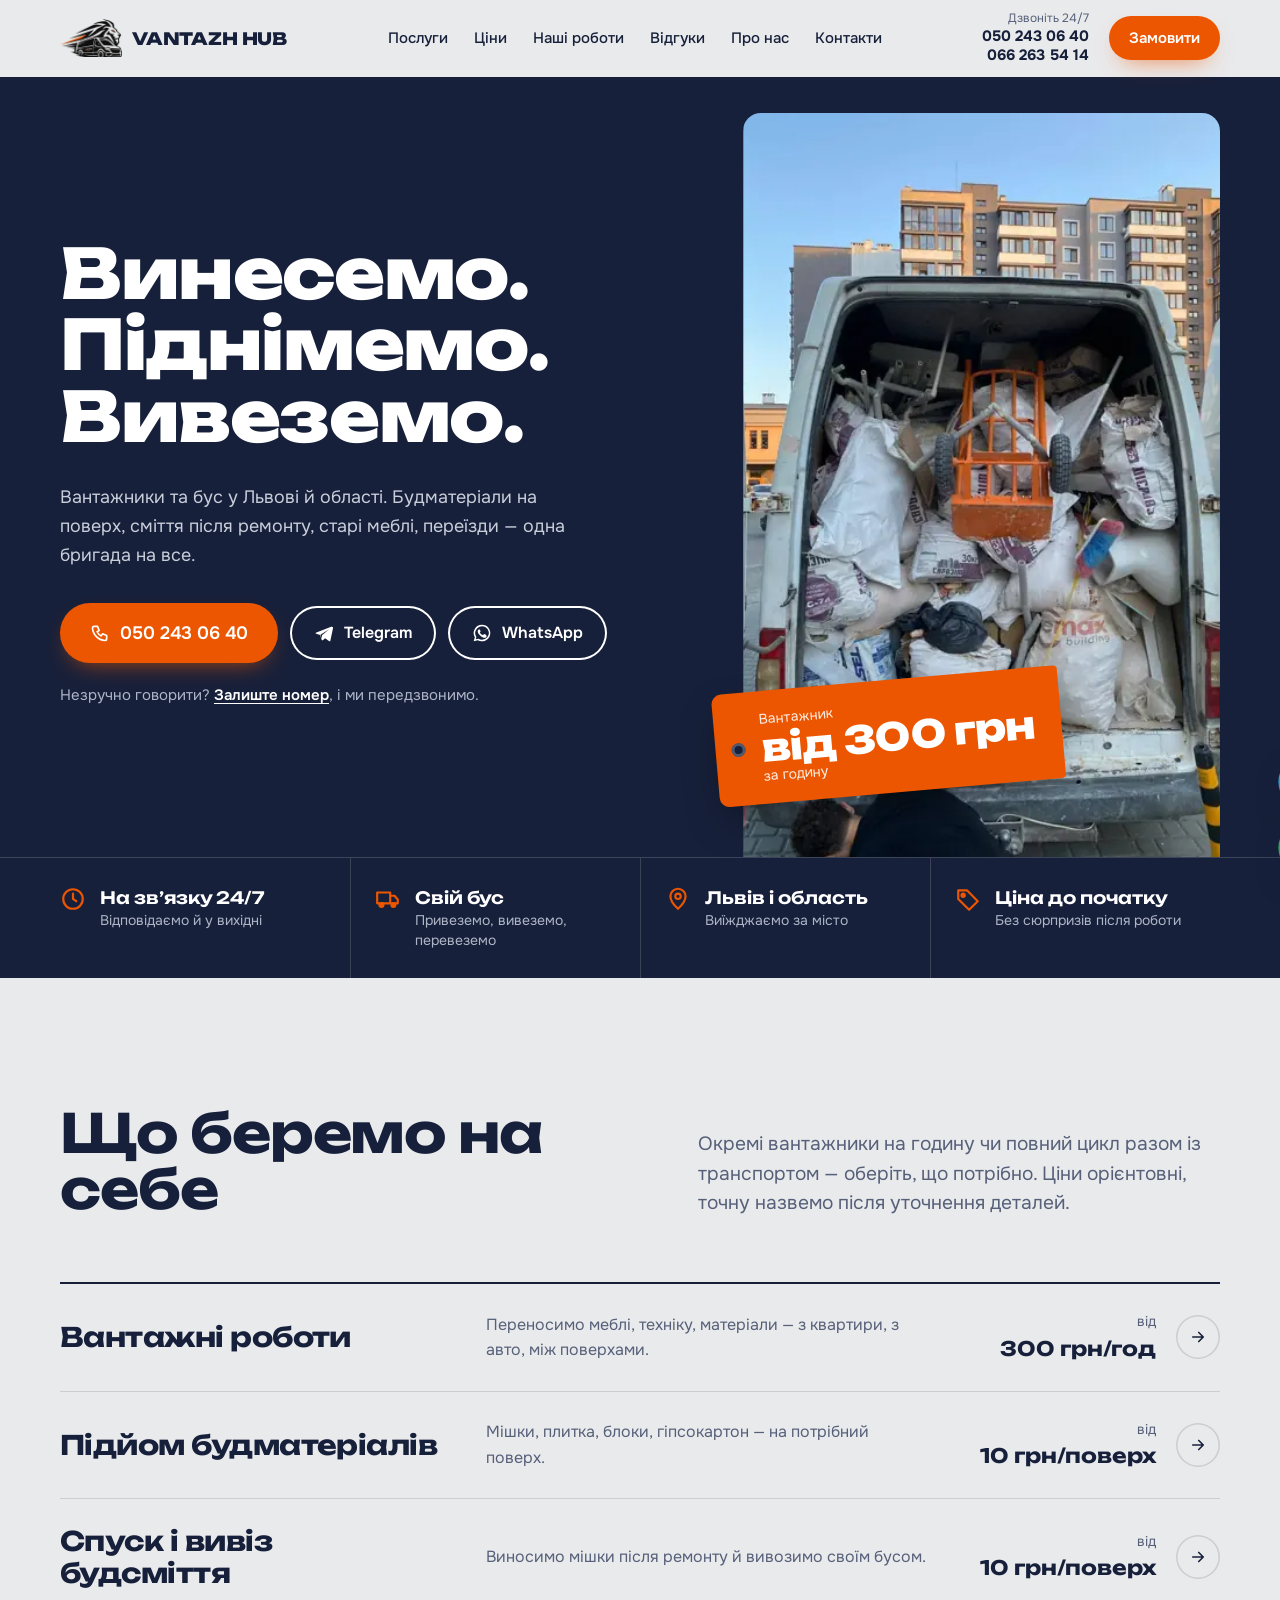
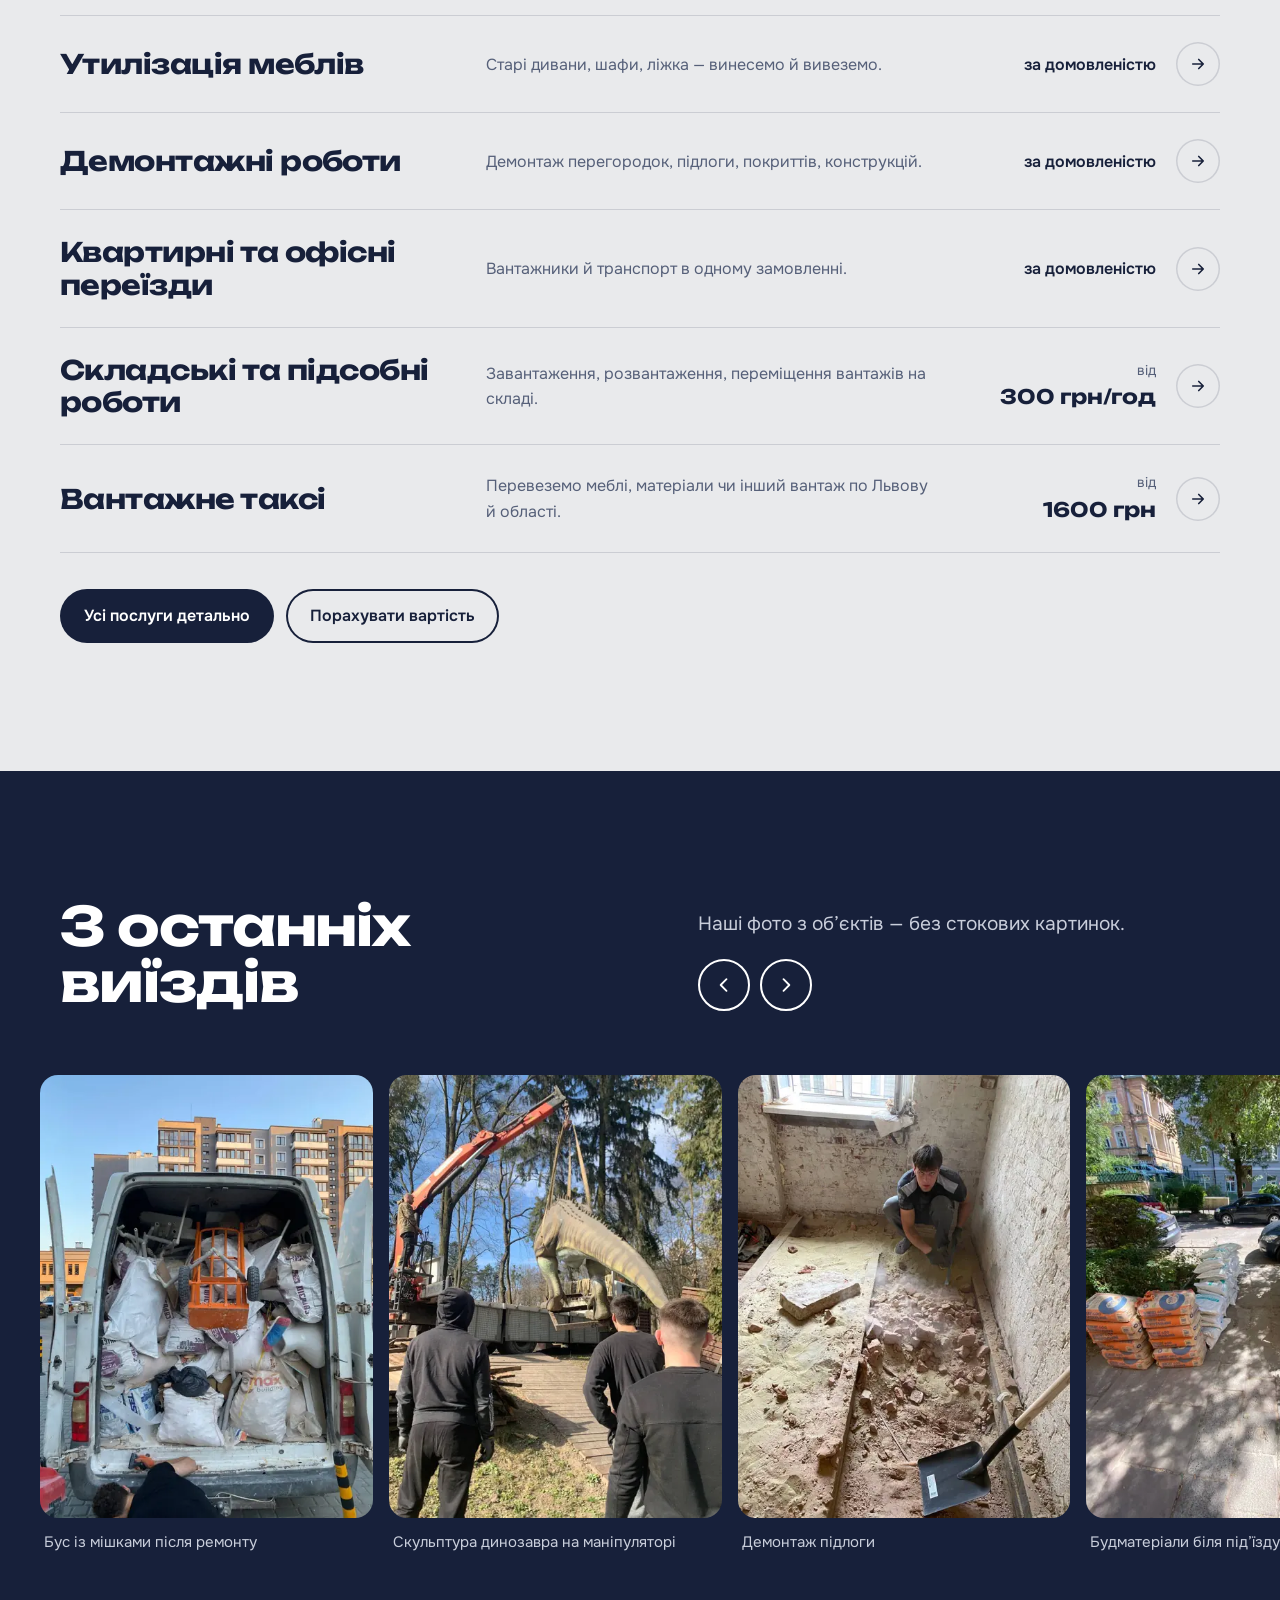
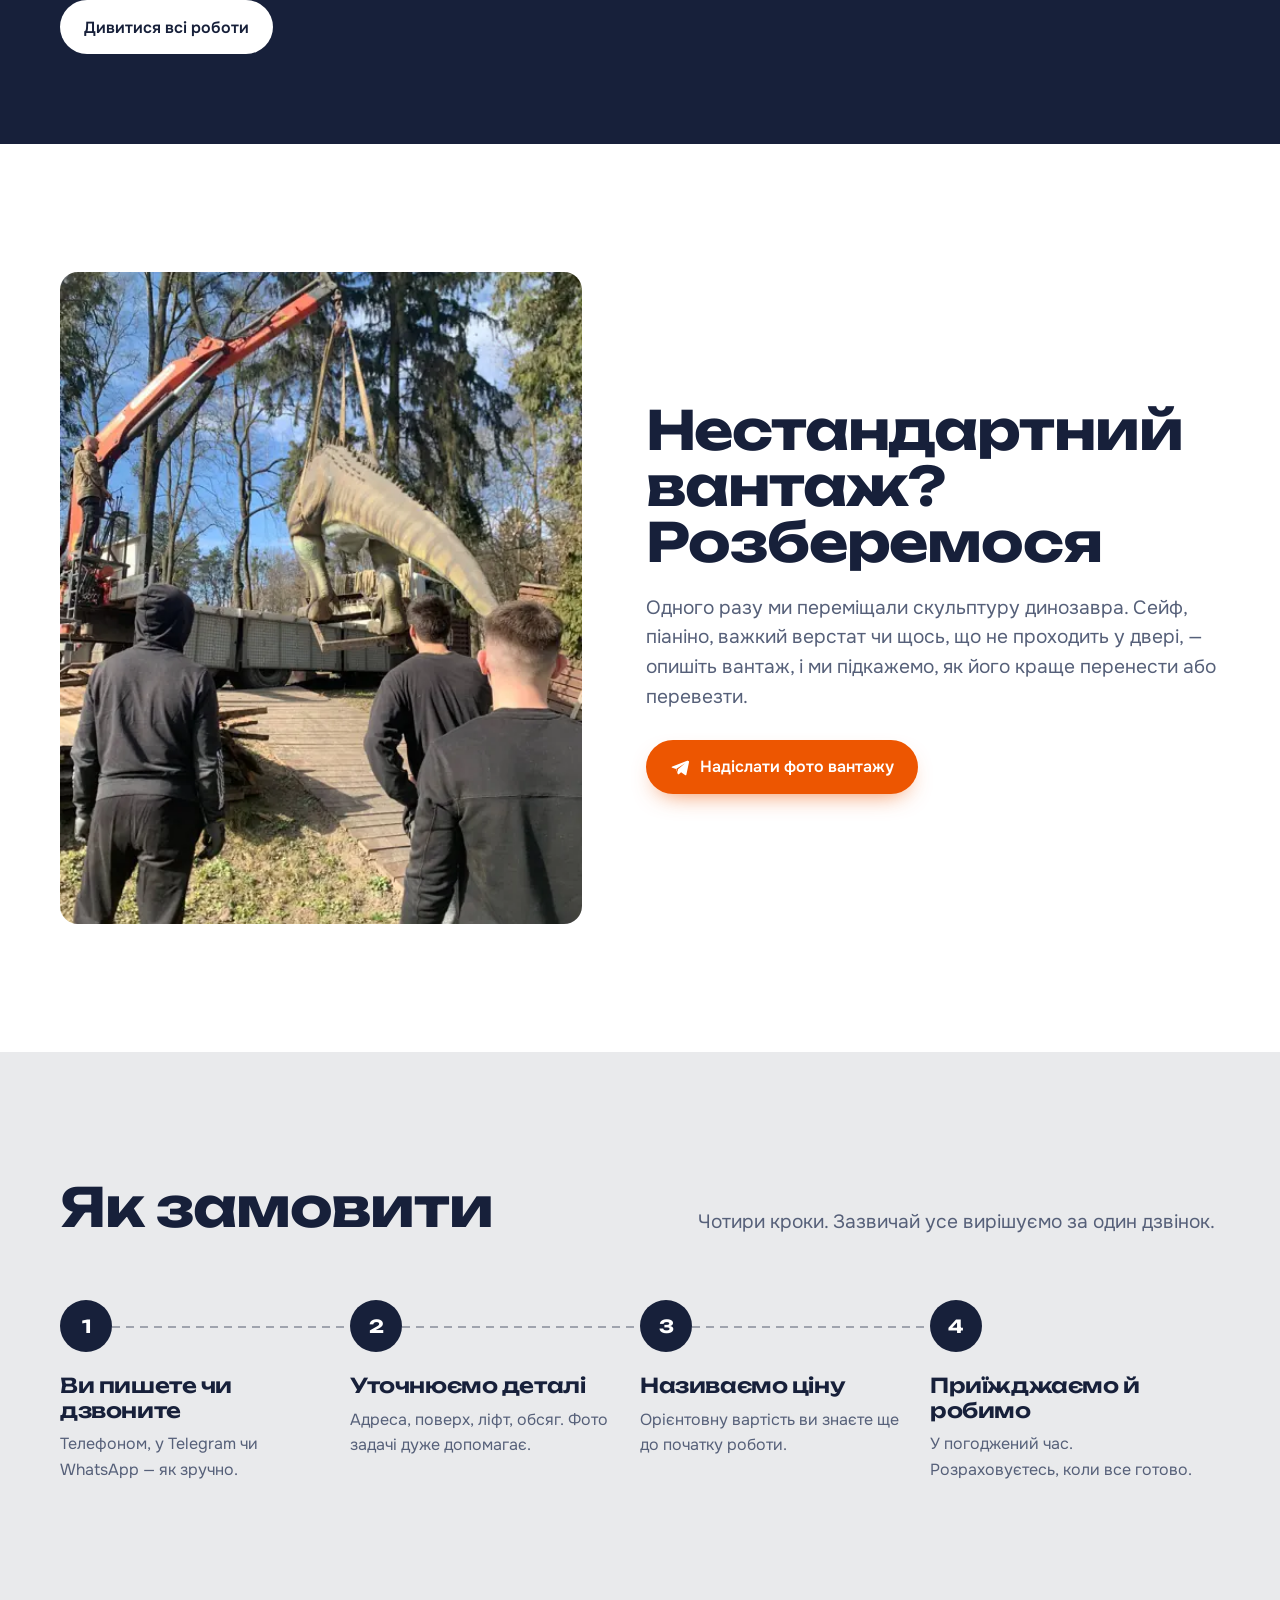
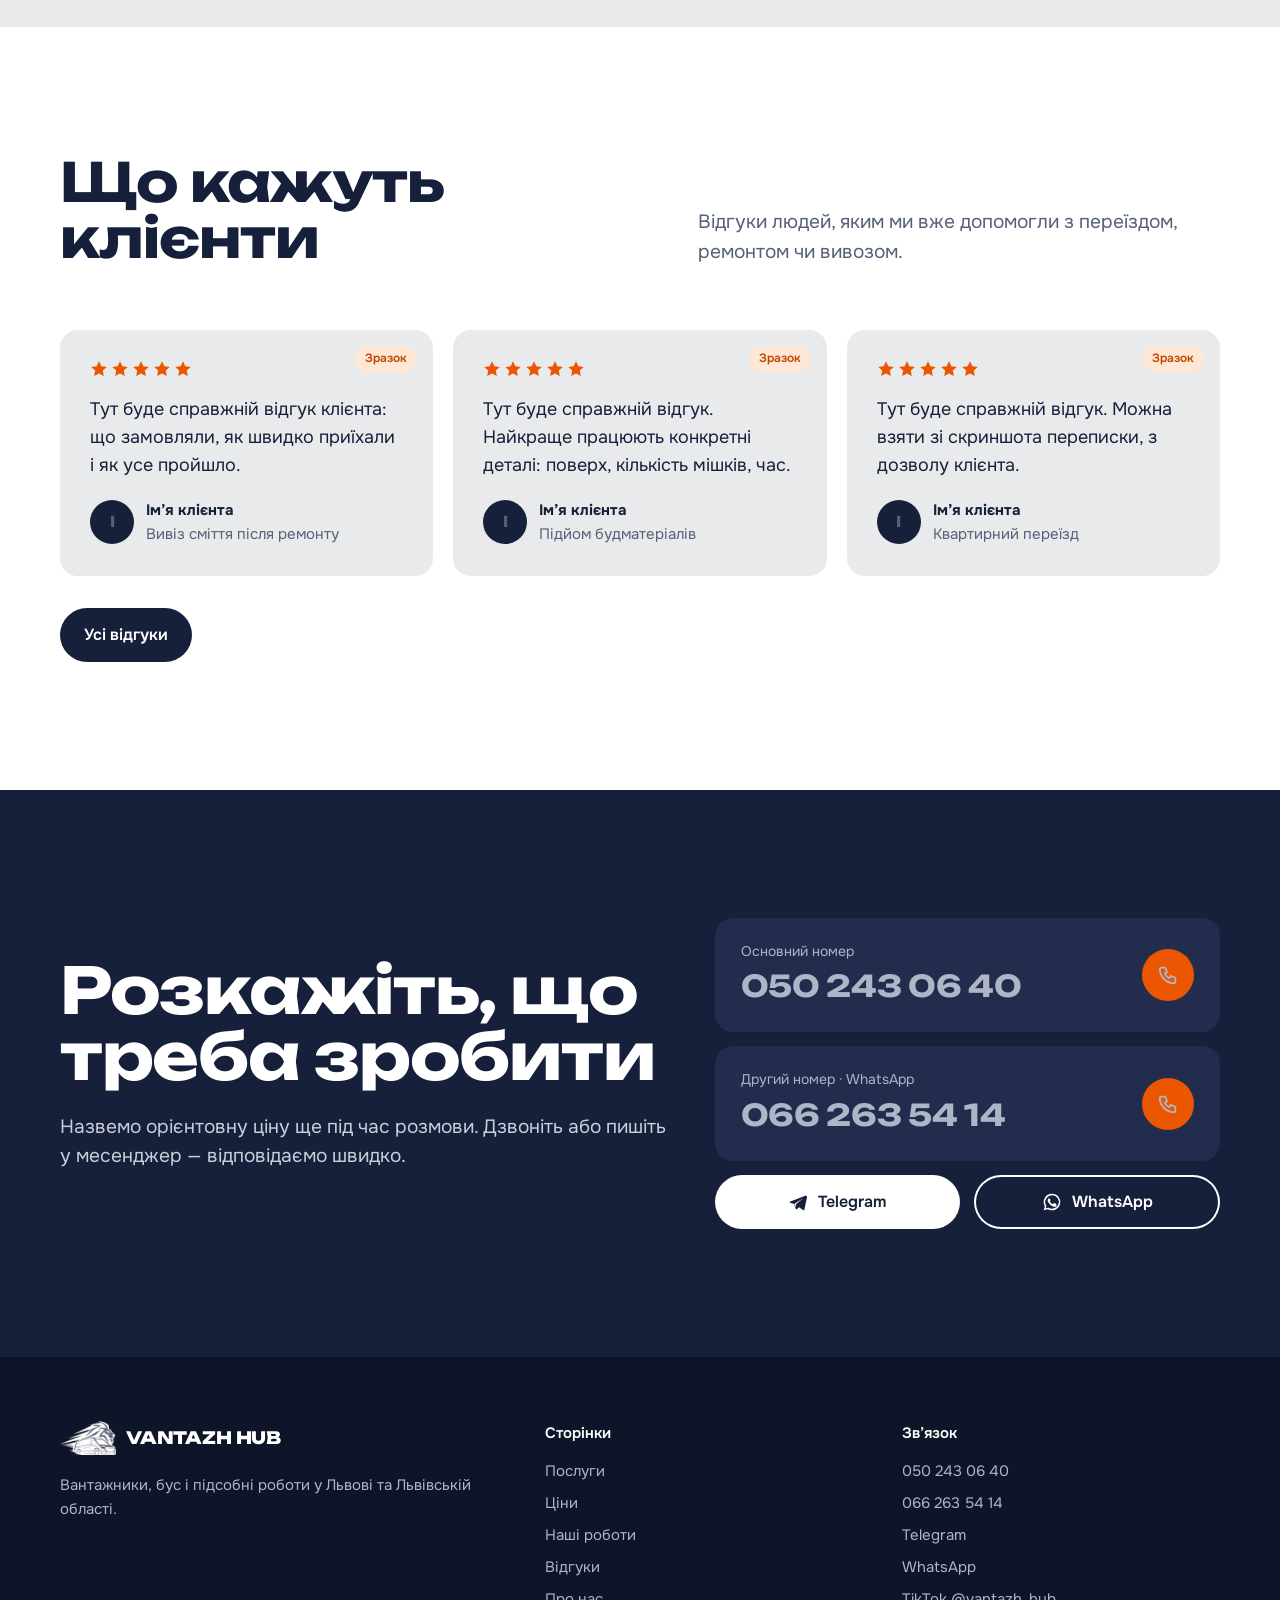
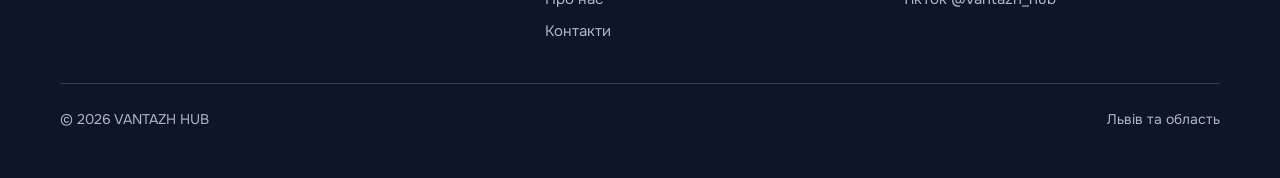
==== index.html @ 20b6feb0 "Add files via upload" ====
<!DOCTYPE html>
<html lang="uk">
<head>
<meta charset="UTF-8">
<meta name="viewport" content="width=device-width, initial-scale=1, viewport-fit=cover">
<title>Вантажники у Львові — вивіз сміття, підйом будматеріалів | VANTAZH HUB</title>
<meta name="description" content="Вантажники та бус у Львові й області: підйом будматеріалів, спуск і вивіз будсміття, утилізація меблів, демонтаж, переїзди, вантажне таксі. Від 300 грн/год. 050 243 06 40.">
<link rel="canonical" href="https://vantazhhub.lviv.ua/">
<meta name="theme-color" content="#17203A">
<meta property="og:type" content="website">
<meta property="og:site_name" content="VANTAZH HUB">
<meta property="og:locale" content="uk_UA">
<meta property="og:title" content="Вантажники у Львові — вивіз сміття, підйом будматеріалів | VANTAZH HUB">
<meta property="og:description" content="Вантажники та бус у Львові й області: підйом будматеріалів, спуск і вивіз будсміття, утилізація меблів, демонтаж, переїзди, вантажне таксі. Від 300 грн/год. 050 243 06 40.">
<meta property="og:url" content="https://vantazhhub.lviv.ua/">
<meta property="og:image" content="https://vantazhhub.lviv.ua/img/og.jpg">
<meta name="twitter:card" content="summary_large_image">
<link rel="icon" type="image/png" href="img/favicon.png">
<link rel="apple-touch-icon" href="img/favicon.png">
<link rel="preload" href="assets/fonts/unbounded.woff" as="font" type="font/woff" crossorigin>
<link rel="preload" href="assets/fonts/onest.woff" as="font" type="font/woff" crossorigin>
<link rel="stylesheet" href="assets/style.css?v=6">
<script>try{if(sessionStorage.getItem('vh-shutter')==='1'&&!matchMedia('(prefers-reduced-motion: reduce)').matches)document.documentElement.classList.add('arriving')}catch(e){}</script>
<script async src="https://www.googletagmanager.com/gtag/js?id=G-BR3HJHEDF2"></script>
<script>window.dataLayer=window.dataLayer||[];function gtag(){dataLayer.push(arguments);}gtag('js',new Date());gtag('config','G-BR3HJHEDF2');</script>
<script type="application/ld+json">{"@context": "https://schema.org", "@type": "MovingCompany", "name": "VANTAZH HUB", "url": "https://vantazhhub.lviv.ua/", "image": "https://vantazhhub.lviv.ua/img/og.jpg", "logo": "https://vantazhhub.lviv.ua/img/logo.png", "telephone": ["+380502430640", "+380662635414"], "areaServed": [{"@type": "City", "name": "Львів"}, {"@type": "AdministrativeArea", "name": "Львівська область"}], "address": {"@type": "PostalAddress", "addressLocality": "Львів", "addressCountry": "UA"}, "priceRange": "від 300 грн/год", "sameAs": ["https://www.tiktok.com/@vantazh_hub", "https://t.me/yura03049"], "openingHours": "Mo-Su 00:00-23:59"}</script>
</head>
<body>
<div class="shutter" aria-hidden="true"><img src="img/mark.png" alt=""></div>
<a class="sr" href="#main">Перейти до змісту</a>
<header class="hdr">
  <div class="wrap">
    <a class="brand" href="index.html" aria-label="VANTAZH HUB — на головну"><img src="img/mark.png" alt="" width="62" height="38"><b>VANTAZH<span> </span>HUB</b></a>
    <nav class="nav" aria-label="Основне меню"><a href="posluhy.html">Послуги</a><a href="tsiny.html">Ціни</a><a href="roboty.html">Наші роботи</a><a href="vidguky.html">Відгуки</a><a href="pro-nas.html">Про нас</a><a href="kontakty.html">Контакти</a></nav>
    <div class="hdr-act">
      <div class="hdr-call"><small>Дзвоніть 24/7</small><a href="tel:+380502430640">050 243 06 40</a><a href="tel:+380662635414">066 263 54 14</a></div>
      <a class="btn btn-o btn-sm" href="kontakty.html#form">Замовити</a>
      <a class="hdr-ic" href="tel:+380502430640" aria-label="Подзвонити 050 243 06 40"><svg viewBox="0 0 24 24" fill="none" stroke="currentColor" stroke-width="2" stroke-linecap="round" stroke-linejoin="round" aria-hidden="true"><path d="M5 4h4l2 5-2.5 1.5a11 11 0 0 0 5 5L15 13l5 2v4a2 2 0 0 1-2 2A16 16 0 0 1 3 6a2 2 0 0 1 2-2"/></svg></a>
    </div>
    <button class="burger" aria-label="Відкрити меню" aria-expanded="false" aria-controls="mnav"><i></i></button>
  </div>
</header>
<nav class="mnav" id="mnav" aria-label="Мобільне меню">
  <a href="index.html" aria-current=page>Головна</a>
  <a href="posluhy.html">Послуги</a><a href="tsiny.html">Ціни</a><a href="roboty.html">Наші роботи</a><a href="vidguky.html">Відгуки</a><a href="pro-nas.html">Про нас</a><a href="kontakty.html">Контакти</a>
  <div class="mnav-phones"><a href="tel:+380502430640">050 243 06 40</a><a href="tel:+380662635414">066 263 54 14</a></div>
</nav>
<main id="main">
<section class="hero">
  <div class="hero-grid">
    <div class="hero-copy">
      <h1><span class="ln"><span>Винесемо.</span></span><span class="ln"><span>Піднімемо.</span></span><span class="ln"><span>Вивеземо.</span></span></h1>
      <p class="hero-sub">Вантажники та бус у Львові й області. Будматеріали на поверх, сміття після ремонту, старі меблі, переїзди — одна бригада на все.</p>
      <div class="hero-act">
        <a class="btn btn-o btn-lg" href="tel:+380502430640"><svg viewBox="0 0 24 24" fill="none" stroke="currentColor" stroke-width="2" stroke-linecap="round" stroke-linejoin="round" aria-hidden="true"><path d="M5 4h4l2 5-2.5 1.5a11 11 0 0 0 5 5L15 13l5 2v4a2 2 0 0 1-2 2A16 16 0 0 1 3 6a2 2 0 0 1 2-2"/></svg> 050 243 06 40</a>
        <div class="hero-msg">
          <a class="btn btn-g" href="https://t.me/yura03049" target="_blank" rel="noopener"><svg viewBox="0 0 24 24" fill="currentColor" aria-hidden="true"><path d="M21.4 4.2 2.9 11.3c-1.3.5-1.2 1.3-.2 1.6l4.7 1.5 1.8 5.6c.2.6.4.8.9.8.4 0 .6-.2.9-.4l2.3-2.2 4.7 3.5c.9.5 1.5.2 1.7-.8l3.1-14.6c.3-1.3-.5-1.9-1.4-1.5ZM9.6 14.6l-.4 4 -1.4-4.6 10.3-6.5-8.5 7.1Z"/></svg> Telegram</a>
          <a class="btn btn-g" href="https://wa.me/380662635414" target="_blank" rel="noopener"><svg viewBox="0 0 24 24" fill="currentColor" aria-hidden="true"><path d="M12 2a10 10 0 0 0-8.6 15.1L2 22l5-1.3A10 10 0 1 0 12 2Zm0 18.2a8.2 8.2 0 0 1-4.2-1.2l-.3-.2-3 .8.8-2.9-.2-.3A8.2 8.2 0 1 1 12 20.2Zm4.5-6.1c-.2-.1-1.5-.7-1.7-.8-.2-.1-.4-.1-.6.1l-.8 1c-.1.2-.3.2-.5.1a6.7 6.7 0 0 1-3.3-2.9c-.3-.4.3-.4.7-1.3.1-.2 0-.3 0-.4l-.8-1.8c-.2-.5-.4-.4-.6-.4h-.5a1 1 0 0 0-.7.3 3 3 0 0 0-.9 2.2 5.2 5.2 0 0 0 1.1 2.8 11.9 11.9 0 0 0 4.6 4c1.7.7 2.3.8 3.2.6.5-.1 1.5-.6 1.7-1.2.2-.6.2-1.1.1-1.2l-.4-.2Z"/></svg> WhatsApp</a>
        </div>
      </div>
      <p class="hero-note">Незручно говорити? <a href="kontakty.html#form">Залиште номер</a>, і ми передзвонимо.</p>
    </div>
    <div class="hero-ph">
      <img class="hero-img" src="img/down.webp" srcset="img/down-s.webp 640w, img/down.webp 1280w" sizes="(max-width:860px) 100vw, 40vw" alt="Бус VANTAZH HUB, завантажений мішками з будсміттям" fetchpriority="high">
      <div class="tag" aria-label="Вантажник від 300 гривень за годину"><small>Вантажник</small><strong>від 300 грн</strong><small>за годину</small></div>
    </div>
  </div>
</section>
<section class="facts" aria-label="Коротко про нас">
  <ul>
    <li><svg viewBox="0 0 24 24" fill="none" stroke="currentColor" stroke-width="2" stroke-linecap="round" aria-hidden="true"><circle cx="12" cy="12" r="9"/><path d="M12 7v5l3 2"/></svg><div><b>На зв’язку 24/7</b><span>Відповідаємо й у вихідні</span></div></li>
    <li><svg viewBox="0 0 24 24" fill="none" stroke="currentColor" stroke-width="2" stroke-linejoin="round" aria-hidden="true"><path d="M2 6h12v10H2zM14 9h4l3 3.5V16h-7z"/><circle cx="6" cy="17.5" r="1.8" fill="currentColor"/><circle cx="17" cy="17.5" r="1.8" fill="currentColor"/></svg><div><b>Свій бус</b><span>Привеземо, вивеземо, перевеземо</span></div></li>
    <li><svg viewBox="0 0 24 24" fill="none" stroke="currentColor" stroke-width="2" aria-hidden="true"><path d="M12 21s7-6.2 7-11.5A7 7 0 0 0 5 9.5C5 14.8 12 21 12 21Z"/><circle cx="12" cy="9.5" r="2.5"/></svg><div><b>Львів і область</b><span>Виїжджаємо за місто</span></div></li>
    <li><svg viewBox="0 0 24 24" fill="none" stroke="currentColor" stroke-width="2" stroke-linejoin="round" aria-hidden="true"><path d="M3 12V4h8l10 10-8 8z"/><circle cx="7.5" cy="8.5" r="1.5" fill="currentColor"/></svg><div><b>Ціна до початку</b><span>Без сюрпризів після роботи</span></div></li>
  </ul>
</section>
<section class="sec">
  <div class="wrap">
    <div class="sec-head"><h2>Що беремо на себе</h2><p class="lead">Окремі вантажники на годину чи повний цикл разом із транспортом — оберіть, що потрібно. Ціни орієнтовні, точну назвемо після уточнення деталей.</p></div>
    <ul class="svc"><li><a href="posluhy.html#vantazhni" data-img="img/second2-s.webp"><h3>Вантажні роботи</h3><p>Переносимо меблі, техніку, матеріали — з квартири, з авто, між поверхами.</p><span class="svc-end"><span class="from">від<b>300 грн/год</b></span><span class="go"><svg viewBox="0 0 24 24" fill="none" stroke="currentColor" stroke-width="2.2" stroke-linecap="round" stroke-linejoin="round" aria-hidden="true"><path d="M5 12h14M13 6l6 6-6 6"/></svg></span></span></a></li><li><a href="posluhy.html#pidyom" data-img="img/first1-s.webp"><h3>Підйом будматеріалів</h3><p>Мішки, плитка, блоки, гіпсокартон — на потрібний поверх.</p><span class="svc-end"><span class="from">від<b>10 грн/поверх</b></span><span class="go"><svg viewBox="0 0 24 24" fill="none" stroke="currentColor" stroke-width="2.2" stroke-linecap="round" stroke-linejoin="round" aria-hidden="true"><path d="M5 12h14M13 6l6 6-6 6"/></svg></span></span></a></li><li><a href="posluhy.html#smittya" data-img="img/down-s.webp"><h3>Спуск і вивіз будсміття</h3><p>Виносимо мішки після ремонту й вивозимо своїм бусом.</p><span class="svc-end"><span class="from">від<b>10 грн/поверх</b></span><span class="go"><svg viewBox="0 0 24 24" fill="none" stroke="currentColor" stroke-width="2.2" stroke-linecap="round" stroke-linejoin="round" aria-hidden="true"><path d="M5 12h14M13 6l6 6-6 6"/></svg></span></span></a></li><li><a href="posluhy.html#mebli" data-img="img/second4-s.webp"><h3>Утилізація меблів</h3><p>Старі дивани, шафи, ліжка — винесемо й вивеземо.</p><span class="svc-end"><span class="from"><b class="q">за домовленістю</b></span><span class="go"><svg viewBox="0 0 24 24" fill="none" stroke="currentColor" stroke-width="2.2" stroke-linecap="round" stroke-linejoin="round" aria-hidden="true"><path d="M5 12h14M13 6l6 6-6 6"/></svg></span></span></a></li><li><a href="posluhy.html#demontazh" data-img="img/third2-s.webp"><h3>Демонтажні роботи</h3><p>Демонтаж перегородок, підлоги, покриттів, конструкцій.</p><span class="svc-end"><span class="from"><b class="q">за домовленістю</b></span><span class="go"><svg viewBox="0 0 24 24" fill="none" stroke="currentColor" stroke-width="2.2" stroke-linecap="round" stroke-linejoin="round" aria-hidden="true"><path d="M5 12h14M13 6l6 6-6 6"/></svg></span></span></a></li><li><a href="posluhy.html#pereizd" data-img="img/office-s.webp"><h3>Квартирні та офісні переїзди</h3><p>Вантажники й транспорт в одному замовленні.</p><span class="svc-end"><span class="from"><b class="q">за домовленістю</b></span><span class="go"><svg viewBox="0 0 24 24" fill="none" stroke="currentColor" stroke-width="2.2" stroke-linecap="round" stroke-linejoin="round" aria-hidden="true"><path d="M5 12h14M13 6l6 6-6 6"/></svg></span></span></a></li><li><a href="posluhy.html#sklad" data-img="img/second1-s.webp"><h3>Складські та підсобні роботи</h3><p>Завантаження, розвантаження, переміщення вантажів на складі.</p><span class="svc-end"><span class="from">від<b>300 грн/год</b></span><span class="go"><svg viewBox="0 0 24 24" fill="none" stroke="currentColor" stroke-width="2.2" stroke-linecap="round" stroke-linejoin="round" aria-hidden="true"><path d="M5 12h14M13 6l6 6-6 6"/></svg></span></span></a></li><li><a href="posluhy.html#taksi" data-img="img/gallery3-s.webp"><h3>Вантажне таксі</h3><p>Перевеземо меблі, матеріали чи інший вантаж по Львову й області.</p><span class="svc-end"><span class="from">від<b>1600 грн</b></span><span class="go"><svg viewBox="0 0 24 24" fill="none" stroke="currentColor" stroke-width="2.2" stroke-linecap="round" stroke-linejoin="round" aria-hidden="true"><path d="M5 12h14M13 6l6 6-6 6"/></svg></span></span></a></li></ul>
    <div class="btns" style="margin-top:36px"><a class="btn btn-n" href="posluhy.html">Усі послуги детально</a><a class="btn btn-g" href="tsiny.html">Порахувати вартість</a></div>
  </div>
</section>
<section class="sec inv" style="padding-bottom:clamp(56px,7vw,96px)">
  <div class="wrap"><div class="sec-head"><div><h2>З останніх виїздів</h2></div><div style="display:flex;justify-content:space-between;align-items:end;gap:20px;flex-wrap:wrap"><p class="lead">Наші фото з об’єктів — без стокових картинок.</p><div class="strip-nav" data-strip="strip1"><button class="rbtn" data-dir="prev" aria-label="Попередні фото"><svg viewBox="0 0 24 24" fill="none" stroke="currentColor" stroke-width="2.2" stroke-linecap="round" stroke-linejoin="round" aria-hidden="true"><path d="M15 5l-7 7 7 7"/></svg></button><button class="rbtn" data-dir="next" aria-label="Наступні фото"><svg viewBox="0 0 24 24" fill="none" stroke="currentColor" stroke-width="2.2" stroke-linecap="round" stroke-linejoin="round" aria-hidden="true"><path d="M9 5l7 7-7 7"/></svg></button></div></div></div></div>
  <div class="strip" id="strip1" style="max-width:calc(var(--wrap) + 2*var(--gut));margin:0 auto"><figure><div class="ph"><img src="img/down.webp" srcset="img/down-s.webp 640w, img/down.webp 1280w" sizes="340px" alt="Бус із мішками після ремонту" loading=lazy decoding=async></div><figcaption>Бус із мішками після ремонту</figcaption></figure><figure><div class="ph"><img src="img/dinosaur.webp" srcset="img/dinosaur-s.webp 640w, img/dinosaur.webp 1280w" sizes="340px" alt="Скульптура динозавра на маніпуляторі" loading=lazy decoding=async></div><figcaption>Скульптура динозавра на маніпуляторі</figcaption></figure><figure><div class="ph"><img src="img/third2.webp" srcset="img/third2-s.webp 640w, img/third2.webp 1280w" sizes="340px" alt="Демонтаж підлоги" loading=lazy decoding=async></div><figcaption>Демонтаж підлоги</figcaption></figure><figure><div class="ph"><img src="img/first1.webp" srcset="img/first1-s.webp 640w, img/first1.webp 1280w" sizes="340px" alt="Будматеріали біля під’їзду" loading=lazy decoding=async></div><figcaption>Будматеріали біля під’їзду</figcaption></figure><figure><div class="ph"><img src="img/office.webp" srcset="img/office-s.webp 640w, img/office.webp 1280w" sizes="340px" alt="Меблі закріплені в бусі" loading=lazy decoding=async></div><figcaption>Меблі закріплені в бусі</figcaption></figure><figure><div class="ph"><img src="img/gallery8.webp" srcset="img/gallery8-s.webp 640w, img/gallery8.webp 1280w" sizes="340px" alt="Газоблок у дворі" loading=lazy decoding=async></div><figcaption>Газоблок у дворі</figcaption></figure><figure><div class="ph"><img src="img/gallery2.webp" srcset="img/gallery2-s.webp 640w, img/gallery2.webp 1280w" sizes="340px" alt="Уламки плитки в кузові" loading=lazy decoding=async></div><figcaption>Уламки плитки в кузові</figcaption></figure><figure><div class="ph"><img src="img/slider2.webp" srcset="img/slider2-s.webp 640w, img/slider2.webp 1280w" sizes="340px" alt="Розвантаження мішків" loading=lazy decoding=async></div><figcaption>Розвантаження мішків</figcaption></figure></div>
  <div class="wrap" style="margin-top:28px"><a class="btn btn-w" href="roboty.html">Дивитися всі роботи</a></div>
</section>
<section class="sec white">
  <div class="wrap story">
    <img src="img/dinosaur.webp" srcset="img/dinosaur-s.webp 640w, img/dinosaur.webp 1280w" sizes="(max-width:760px) 100vw, 40vw" alt="Бригада VANTAZH HUB переміщує скульптуру динозавра за допомогою маніпулятора" loading=lazy decoding=async>
    <div>
      <h2>Нестандартний вантаж? Розберемося</h2>
      <p class="lead" style="margin-top:22px">Одного разу ми переміщали скульптуру динозавра. Сейф, піаніно, важкий верстат чи щось, що не проходить у двері, — опишіть вантаж, і ми підкажемо, як його краще перенести або перевезти.</p>
      <div class="btns" style="margin-top:28px"><a class="btn btn-o" href="https://t.me/yura03049" target="_blank" rel="noopener"><svg viewBox="0 0 24 24" fill="currentColor" aria-hidden="true"><path d="M21.4 4.2 2.9 11.3c-1.3.5-1.2 1.3-.2 1.6l4.7 1.5 1.8 5.6c.2.6.4.8.9.8.4 0 .6-.2.9-.4l2.3-2.2 4.7 3.5c.9.5 1.5.2 1.7-.8l3.1-14.6c.3-1.3-.5-1.9-1.4-1.5ZM9.6 14.6l-.4 4 -1.4-4.6 10.3-6.5-8.5 7.1Z"/></svg> Надіслати фото вантажу</a></div>
    </div>
  </div>
</section>
<section class="sec">
  <div class="wrap">
    <div class="sec-head"><h2>Як замовити</h2><p class="lead">Чотири кроки. Зазвичай усе вирішуємо за один дзвінок.</p></div>
    <ol class="steps">
  <li><h3>Ви пишете чи дзвоните</h3><p>Телефоном, у Telegram чи WhatsApp — як зручно.</p></li>
  <li><h3>Уточнюємо деталі</h3><p>Адреса, поверх, ліфт, обсяг. Фото задачі дуже допомагає.</p></li>
  <li><h3>Називаємо ціну</h3><p>Орієнтовну вартість ви знаєте ще до початку роботи.</p></li>
  <li><h3>Приїжджаємо й робимо</h3><p>У погоджений час. Розраховуєтесь, коли все готово.</p></li>
</ol>
  </div>
</section>
<section class="sec white">
  <div class="wrap">
    <div class="sec-head"><h2>Що кажуть клієнти</h2><p class="lead">Відгуки людей, яким ми вже допомогли з переїздом, ремонтом чи вивозом.</p></div>
    <div class="revs" data-reviews="3"></div>
    <div class="btns" style="margin-top:32px"><a class="btn btn-n" href="vidguky.html">Усі відгуки</a></div>
  </div>
</section>
<section class="sec inv cta">
  <div class="wrap">
    <div><h2>Розкажіть, що треба зробити</h2><p class="lead" style="margin-top:22px">Назвемо орієнтовну ціну ще під час розмови. Дзвоніть або пишіть у месенджер — відповідаємо швидко.</p></div>
    <div class="phones">
      <a class="phone-big" href="tel:+380502430640"><span><span>Основний номер</span><b>050 243 06 40</b></span><span class="ic"><svg viewBox="0 0 24 24" fill="none" stroke="currentColor" stroke-width="2" stroke-linecap="round" stroke-linejoin="round" aria-hidden="true"><path d="M5 4h4l2 5-2.5 1.5a11 11 0 0 0 5 5L15 13l5 2v4a2 2 0 0 1-2 2A16 16 0 0 1 3 6a2 2 0 0 1 2-2"/></svg></span></a>
      <a class="phone-big" href="tel:+380662635414"><span><span>Другий номер · WhatsApp</span><b>066 263 54 14</b></span><span class="ic"><svg viewBox="0 0 24 24" fill="none" stroke="currentColor" stroke-width="2" stroke-linecap="round" stroke-linejoin="round" aria-hidden="true"><path d="M5 4h4l2 5-2.5 1.5a11 11 0 0 0 5 5L15 13l5 2v4a2 2 0 0 1-2 2A16 16 0 0 1 3 6a2 2 0 0 1 2-2"/></svg></span></a>
      <div class="msgs"><a class="btn btn-w" href="https://t.me/yura03049" target="_blank" rel="noopener"><svg viewBox="0 0 24 24" fill="currentColor" aria-hidden="true"><path d="M21.4 4.2 2.9 11.3c-1.3.5-1.2 1.3-.2 1.6l4.7 1.5 1.8 5.6c.2.6.4.8.9.8.4 0 .6-.2.9-.4l2.3-2.2 4.7 3.5c.9.5 1.5.2 1.7-.8l3.1-14.6c.3-1.3-.5-1.9-1.4-1.5ZM9.6 14.6l-.4 4 -1.4-4.6 10.3-6.5-8.5 7.1Z"/></svg> Telegram</a><a class="btn btn-g" href="https://wa.me/380662635414" target="_blank" rel="noopener"><svg viewBox="0 0 24 24" fill="currentColor" aria-hidden="true"><path d="M12 2a10 10 0 0 0-8.6 15.1L2 22l5-1.3A10 10 0 1 0 12 2Zm0 18.2a8.2 8.2 0 0 1-4.2-1.2l-.3-.2-3 .8.8-2.9-.2-.3A8.2 8.2 0 1 1 12 20.2Zm4.5-6.1c-.2-.1-1.5-.7-1.7-.8-.2-.1-.4-.1-.6.1l-.8 1c-.1.2-.3.2-.5.1a6.7 6.7 0 0 1-3.3-2.9c-.3-.4.3-.4.7-1.3.1-.2 0-.3 0-.4l-.8-1.8c-.2-.5-.4-.4-.6-.4h-.5a1 1 0 0 0-.7.3 3 3 0 0 0-.9 2.2 5.2 5.2 0 0 0 1.1 2.8 11.9 11.9 0 0 0 4.6 4c1.7.7 2.3.8 3.2.6.5-.1 1.5-.6 1.7-1.2.2-.6.2-1.1.1-1.2l-.4-.2Z"/></svg> WhatsApp</a></div>
    </div>
  </div>
</section>
</main>
<footer class="ftr">
  <div class="wrap">
    <div>
      <a class="brand" href="index.html"><img src="img/mark.png" alt="" width="56" height="34"><b>VANTAZH HUB</b></a>
      <p style="margin-top:18px">Вантажники, бус і підсобні роботи у Львові та Львівській області.</p>
    </div>
    <div><h4>Сторінки</h4><ul><li><a href="posluhy.html">Послуги</a></li><li><a href="tsiny.html">Ціни</a></li><li><a href="roboty.html">Наші роботи</a></li><li><a href="vidguky.html">Відгуки</a></li><li><a href="pro-nas.html">Про нас</a></li><li><a href="kontakty.html">Контакти</a></li></ul></div>
    <div><h4>Зв’язок</h4><ul>
      <li><a href="tel:+380502430640">050 243 06 40</a></li><li><a href="tel:+380662635414">066 263 54 14</a></li>
      <li><a href="https://t.me/yura03049" target="_blank" rel="noopener">Telegram</a></li><li><a href="https://wa.me/380662635414" target="_blank" rel="noopener">WhatsApp</a></li>
      <li><a href="https://www.tiktok.com/@vantazh_hub" target="_blank" rel="noopener">TikTok @vantazh_hub</a></li></ul></div>
    <div class="copy"><span>© <span data-year>2026</span> VANTAZH HUB</span><span>Львів та область</span></div>
  </div>
</footer>
<div class="mbar" aria-label="Швидкий зв’язок">
  <a href="tel:+380502430640"><svg viewBox="0 0 24 24" fill="none" stroke="currentColor" stroke-width="2" stroke-linecap="round" stroke-linejoin="round" aria-hidden="true"><path d="M5 4h4l2 5-2.5 1.5a11 11 0 0 0 5 5L15 13l5 2v4a2 2 0 0 1-2 2A16 16 0 0 1 3 6a2 2 0 0 1 2-2"/></svg> Подзвонити</a>
  <a href="https://t.me/yura03049" target="_blank" rel="noopener" aria-label="Telegram"><svg viewBox="0 0 24 24" fill="currentColor" aria-hidden="true"><path d="M21.4 4.2 2.9 11.3c-1.3.5-1.2 1.3-.2 1.6l4.7 1.5 1.8 5.6c.2.6.4.8.9.8.4 0 .6-.2.9-.4l2.3-2.2 4.7 3.5c.9.5 1.5.2 1.7-.8l3.1-14.6c.3-1.3-.5-1.9-1.4-1.5ZM9.6 14.6l-.4 4 -1.4-4.6 10.3-6.5-8.5 7.1Z"/></svg> Telegram</a>
  <a href="https://wa.me/380662635414" target="_blank" rel="noopener" aria-label="WhatsApp"><svg viewBox="0 0 24 24" fill="currentColor" aria-hidden="true"><path d="M12 2a10 10 0 0 0-8.6 15.1L2 22l5-1.3A10 10 0 1 0 12 2Zm0 18.2a8.2 8.2 0 0 1-4.2-1.2l-.3-.2-3 .8.8-2.9-.2-.3A8.2 8.2 0 1 1 12 20.2Zm4.5-6.1c-.2-.1-1.5-.7-1.7-.8-.2-.1-.4-.1-.6.1l-.8 1c-.1.2-.3.2-.5.1a6.7 6.7 0 0 1-3.3-2.9c-.3-.4.3-.4.7-1.3.1-.2 0-.3 0-.4l-.8-1.8c-.2-.5-.4-.4-.6-.4h-.5a1 1 0 0 0-.7.3 3 3 0 0 0-.9 2.2 5.2 5.2 0 0 0 1.1 2.8 11.9 11.9 0 0 0 4.6 4c1.7.7 2.3.8 3.2.6.5-.1 1.5-.6 1.7-1.2.2-.6.2-1.1.1-1.2l-.4-.2Z"/></svg> WhatsApp</a>
</div>
<div class="fab" aria-label="Написати нам">
  <a href="https://t.me/yura03049" target="_blank" rel="noopener" aria-label="Написати в Telegram" data-tip="Telegram"><svg viewBox="0 0 24 24" fill="currentColor" aria-hidden="true"><path d="M21.4 4.2 2.9 11.3c-1.3.5-1.2 1.3-.2 1.6l4.7 1.5 1.8 5.6c.2.6.4.8.9.8.4 0 .6-.2.9-.4l2.3-2.2 4.7 3.5c.9.5 1.5.2 1.7-.8l3.1-14.6c.3-1.3-.5-1.9-1.4-1.5ZM9.6 14.6l-.4 4 -1.4-4.6 10.3-6.5-8.5 7.1Z"/></svg></a>
  <a href="https://wa.me/380662635414" target="_blank" rel="noopener" aria-label="Написати у WhatsApp" data-tip="WhatsApp"><svg viewBox="0 0 24 24" fill="currentColor" aria-hidden="true"><path d="M12 2a10 10 0 0 0-8.6 15.1L2 22l5-1.3A10 10 0 1 0 12 2Zm0 18.2a8.2 8.2 0 0 1-4.2-1.2l-.3-.2-3 .8.8-2.9-.2-.3A8.2 8.2 0 1 1 12 20.2Zm4.5-6.1c-.2-.1-1.5-.7-1.7-.8-.2-.1-.4-.1-.6.1l-.8 1c-.1.2-.3.2-.5.1a6.7 6.7 0 0 1-3.3-2.9c-.3-.4.3-.4.7-1.3.1-.2 0-.3 0-.4l-.8-1.8c-.2-.5-.4-.4-.6-.4h-.5a1 1 0 0 0-.7.3 3 3 0 0 0-.9 2.2 5.2 5.2 0 0 0 1.1 2.8 11.9 11.9 0 0 0 4.6 4c1.7.7 2.3.8 3.2.6.5-.1 1.5-.6 1.7-1.2.2-.6.2-1.1.1-1.2l-.4-.2Z"/></svg></a>
</div>
<div class="peek" aria-hidden="true"><img alt=""></div>
<script src="assets/reviews.js?v=6"></script>
<script src="assets/main.js?v=6"></script>
</body>
</html>
---- assets/style.css ----
/* VANTAZH HUB — workwear navy + hi-vis orange from the logo */
@font-face{font-family:"Unbounded";src:url(fonts/unbounded.woff) format("woff");font-weight:600 800;font-display:swap}
@font-face{font-family:"Onest";src:url(fonts/onest.woff) format("woff");font-weight:400 700;font-display:swap}
:root{
  --navy:#17203A;
  --navy-2:#222D4D;
  --navy-3:#2E3A60;
  --orange:#ED5601;
  --orange-ink:#C24500;
  --concrete:#E9EAEC;
  --concrete-2:#DCDEE2;
  --paper:#FFFFFF;
  --steel:#566079;
  --line:rgba(23,32,58,.14);
  --line-inv:rgba(255,255,255,.16);
  --display:"Unbounded", "Arial Black", sans-serif;
  --body:"Onest", "Segoe UI", system-ui, sans-serif;
  --wrap:1240px;
  --gut:clamp(16px,4vw,40px);
  --r-sm:6px;
  --r-lg:18px;
  --ease:cubic-bezier(.7,0,.2,1);
}
*,*::before,*::after{box-sizing:border-box}
html{-webkit-text-size-adjust:100%;scroll-behavior:smooth}
body{margin:0;background:var(--concrete);color:var(--navy);font:400 17px/1.6 var(--body);-webkit-font-smoothing:antialiased;overflow-x:hidden}
img{max-width:100%;display:block}
a{color:inherit}
button,input,select,textarea{font:inherit;color:inherit}
:focus-visible{outline:3px solid var(--orange);outline-offset:3px;border-radius:4px}
.wrap{max-width:var(--wrap);margin:0 auto;padding:0 var(--gut)}
.sr{position:absolute;width:1px;height:1px;overflow:hidden;clip:rect(0 0 0 0)}

h1,h2,h3{font-family:var(--display);margin:0;font-weight:700;letter-spacing:-.02em}
h1{font-size:clamp(40px,7.4vw,104px);line-height:.98;font-weight:800}
h2{font-size:clamp(28px,4.2vw,54px);line-height:1.04}
h3{font-size:clamp(18px,1.6vw,22px);line-height:1.2;font-weight:600}
p{margin:0 0 1em;max-width:62ch}
.lead{font-size:clamp(18px,1.5vw,21px);line-height:1.55;color:var(--steel)}
.inv .lead,.inv p{color:#C9CEDB}

/* ---------- shutter (page transition) ---------- */
.shutter{position:fixed;inset:0;z-index:100;pointer-events:none;transform:translateY(-101%);
  background:
    linear-gradient(to bottom,transparent calc(100% - 46px),var(--navy) calc(100% - 46px)),
    repeating-linear-gradient(to bottom,#2A3558 0 3px,#222D4D 3px 30px,#1A2340 30px 33px,#11182C 33px 35px);
  display:grid;place-items:center;will-change:transform}
.shutter::after{content:"";position:absolute;left:50%;bottom:16px;width:min(220px,40vw);height:10px;transform:translateX(-50%);background:var(--orange);border-radius:3px;box-shadow:0 2px 0 #8a3200}
.shutter img{width:min(200px,42vw);opacity:.92;filter:brightness(0) invert(1)}
.shutter.down{pointer-events:all;transform:translateY(0);transition:transform .55s var(--ease)}
.shutter.cover{transform:translateY(0);transition:none}
.shutter.up{transform:translateY(-101%);transition:transform .75s var(--ease) .05s}

/* ---------- header ---------- */
.hdr{position:sticky;top:0;z-index:50;background:rgba(233,234,236,.86);backdrop-filter:saturate(1.4) blur(12px);-webkit-backdrop-filter:saturate(1.4) blur(12px);border-bottom:1px solid transparent;transition:border-color .2s}
.hdr.scrolled{border-bottom-color:var(--line)}
.hdr .wrap{display:flex;align-items:center;gap:28px;height:76px}
.brand{display:flex;align-items:center;gap:10px;text-decoration:none;flex-shrink:0}
.brand img{width:62px;height:auto}
.brand b{font-family:var(--display);font-weight:800;font-size:17px;letter-spacing:-.01em;line-height:1}
.brand b span{color:var(--orange)}
.nav{display:flex;gap:2px;margin:0 auto}
.nav a{text-decoration:none;font-weight:500;font-size:15px;padding:8px 12px;border-radius:999px;transition:background .15s}
.nav a:hover{background:rgba(23,32,58,.07)}
.nav a[aria-current=page]{background:var(--navy);color:#fff}
.hdr-act{display:flex;align-items:center;gap:20px}
.hdr-call{display:grid;font-weight:700;white-space:nowrap;font-size:15px;line-height:1.25;text-align:right}
.hdr-call a{text-decoration:none}
.hdr-call a:hover{color:var(--orange-ink)}
.hdr-call small{display:block;font-size:12px;font-weight:400;color:var(--steel);line-height:1.1;margin-bottom:2px}
.hdr-ic{display:none;flex-shrink:0;width:46px;height:46px;border-radius:50%;background:var(--orange);color:#fff;place-items:center}
.hdr-ic svg{width:20px;height:20px}
.burger{display:none;flex-shrink:0;width:46px;height:46px;border:0;border-radius:50%;background:var(--navy);color:#fff;cursor:pointer;place-items:center}
.burger i{display:block;width:18px;height:2px;background:currentColor;position:relative;transition:transform .3s var(--ease)}
.burger i::before,.burger i::after{content:"";position:absolute;left:0;width:18px;height:2px;background:currentColor;transition:transform .3s var(--ease)}
.burger i::before{top:-6px}.burger i::after{top:6px}
.menu-open .burger i{background:transparent}
.menu-open .burger i::before{transform:translateY(6px) rotate(45deg)}
.menu-open .burger i::after{transform:translateY(-6px) rotate(-45deg)}
.mnav{position:fixed;inset:76px 0 0;z-index:49;background:var(--navy);color:#fff;padding:24px var(--gut) 40px;display:flex;flex-direction:column;gap:2px;transform:translateY(-8px);opacity:0;visibility:hidden;transition:opacity .25s,transform .25s,visibility .25s;overflow:auto}
.menu-open .mnav{opacity:1;transform:none;visibility:visible}
.mnav a{font-family:var(--display);font-size:28px;font-weight:700;text-decoration:none;padding:10px 0;border-bottom:1px solid var(--line-inv)}
.mnav a[aria-current=page]{color:var(--orange)}
.mnav .mnav-phones{margin-top:auto;padding-top:28px;display:grid;gap:10px}
.mnav .mnav-phones a{font-family:var(--body);font-size:20px;border:0;padding:0}

@media (max-width:1060px){.nav,.hdr-call,.hdr-act .btn{display:none}.hdr-act{margin-left:auto;gap:8px}.hdr-ic,.burger{display:grid}}

/* ---------- buttons ---------- */
.btn{display:inline-flex;align-items:center;gap:10px;justify-content:center;min-height:54px;padding:0 24px;border-radius:999px;border:0;font-weight:600;font-size:16px;text-decoration:none;cursor:pointer;transition:background .15s,transform .15s,color .15s;white-space:nowrap}
.btn svg{width:20px;height:20px;flex-shrink:0}
.btn:active{transform:translateY(1px)}
.btn-sm{min-height:44px;padding:0 20px;font-size:15px}
.btn-lg{min-height:60px;padding:0 30px;font-size:18px}
.btn-o{background:var(--orange);color:#fff;box-shadow:0 10px 24px -12px rgba(237,86,1,.8)}
.btn-o:hover{background:var(--orange-ink)}
.btn-n{background:var(--navy);color:#fff}
.btn-n:hover{background:var(--navy-3)}
.btn-g{background:transparent;color:inherit;box-shadow:inset 0 0 0 2px currentColor}
.btn-g:hover{background:rgba(127,127,127,.12)}
.btn-w{background:#fff;color:var(--navy)}
.btn-w:hover{background:var(--concrete)}
.btns{display:flex;flex-wrap:wrap;gap:12px}

/* ---------- hero ---------- */
.hero{position:relative;background:var(--navy);color:#fff;overflow:hidden}
.hero-grid{max-width:var(--wrap);margin:0 auto;display:grid;grid-template-columns:minmax(0,7fr) minmax(0,5fr);min-height:min(780px,calc(100svh - 76px))}
.hero-copy{padding:clamp(48px,7vw,96px) var(--gut) clamp(40px,6vw,80px);display:flex;flex-direction:column;justify-content:center}
.hero-ph{position:relative;margin:clamp(20px,3vw,36px) var(--gut) 0 0;border-radius:var(--r-lg) var(--r-lg) 0 0;background:var(--navy-2)}
.hero-img{border-radius:inherit}
.hero-img{position:absolute;inset:0;width:100%;height:100%;object-fit:cover;object-position:50% 40%;transform:scale(1.12);clip-path:inset(100% 0 0 0);transition:transform 1.6s var(--ease),clip-path 1.1s var(--ease) .1s}
.ready .hero-img{transform:scale(1);clip-path:inset(0 0 0 0)}
.hero h1{font-size:clamp(40px,5.4vw,80px)}
.hero h1 .ln{display:block;overflow:hidden;padding-bottom:.06em}
.hero h1 .ln>span{display:block;transform:translateY(105%);transition:transform .9s var(--ease)}
.ready .hero h1 .ln>span{transform:none}
.ready .hero h1 .ln:nth-child(2)>span{transition-delay:.1s}
.ready .hero h1 .ln:nth-child(3)>span{transition-delay:.2s}
.hero-sub{max-width:44ch;margin:28px 0 34px;font-size:clamp(17px,1.4vw,20px);color:#C9CEDB;opacity:0;transform:translateY(10px);transition:opacity .6s .5s,transform .6s .5s}
.hero-act{display:flex;flex-wrap:wrap;gap:12px;align-items:center}
.hero-msg{display:flex;gap:12px}
.hero-note{margin:20px 0 0;font-size:15px;color:#AEB5C7}
.hero-note a{color:#fff;font-weight:600;text-underline-offset:3px}
.hero-note a:hover{color:var(--orange)}
.hero-act,.hero-note{opacity:0;transform:translateY(10px);transition:opacity .6s .62s,transform .6s .62s}
.ready .hero-sub,.ready .hero-act,.ready .hero-note{opacity:1;transform:none}
@media (max-width:860px){
  .hero-act{display:grid;grid-template-columns:1fr}
  .hero-act .btn-lg{width:100%}
  .hero-msg{display:grid;grid-template-columns:1fr 1fr}
  .hero-msg .btn{padding:0 12px}
}
@media (max-width:860px){
  .hero-grid{grid-template-columns:1fr;min-height:0}
  .hero-ph{margin:0 var(--gut);aspect-ratio:4/3;order:2}
  .hero-copy{padding-bottom:36px}
}

/* price tag sticker */
.tag{position:absolute;z-index:3;left:-28px;bottom:clamp(28px,5vw,64px);background:var(--orange);color:#fff;padding:20px 26px 20px 46px;border-radius:10px 4px 4px 10px;transform:rotate(-5deg) scale(.6);opacity:0;transition:transform .7s cubic-bezier(.3,1.6,.5,1) .85s,opacity .2s .85s;box-shadow:0 18px 40px -12px rgba(0,0,0,.5)}
.ready .tag{transform:rotate(-5deg);opacity:1}
.tag::before{content:"";position:absolute;left:16px;top:50%;width:14px;height:14px;margin-top:-7px;border-radius:50%;background:var(--navy);box-shadow:inset 0 0 0 3px rgba(255,255,255,.25)}
.tag small{display:block;font-size:14px;line-height:1.2;opacity:.9}
.tag strong{display:block;font-family:var(--display);font-size:clamp(26px,3vw,38px);line-height:1.05;font-weight:800;letter-spacing:-.02em}
@media (max-width:860px){.tag{left:16px;bottom:16px;padding:14px 20px 14px 40px}.tag::before{left:14px}}

/* ---------- facts strip ---------- */
.facts{background:var(--navy);color:#fff;border-top:1px solid var(--line-inv)}
.facts ul{list-style:none;margin:0 auto;padding:0 var(--gut);max-width:var(--wrap);display:grid;grid-template-columns:repeat(4,1fr)}
.facts li{padding:26px 24px 28px 0;display:flex;gap:14px;align-items:flex-start}
.facts li+li{padding-left:24px;border-left:1px solid var(--line-inv)}
.facts svg{width:26px;height:26px;color:var(--orange);flex-shrink:0;margin-top:2px}
.facts b{display:block;font-family:var(--display);font-size:17px;font-weight:600}
.facts span{display:block;color:#AEB5C7;font-size:14px;line-height:1.4}
@media (max-width:900px){.facts ul{grid-template-columns:1fr 1fr}.facts li:nth-child(3){padding-left:0;border-left:0}.facts li:nth-child(n+3){border-top:1px solid var(--line-inv)}}
@media (max-width:560px){.facts li{flex-direction:column;gap:8px;padding:20px 12px 20px 0}.facts li+li{padding-left:14px}.facts li:nth-child(3){padding-left:0}.facts b{font-size:15px}.facts span{font-size:13px}}

/* ---------- sections ---------- */
.sec{padding:clamp(72px,10vw,136px) 0}
.sec-tight{padding:clamp(56px,7vw,96px) 0}
.inv{background:var(--navy);color:#fff}
.white{background:var(--paper)}
.sec-head{display:grid;grid-template-columns:1.1fr 1fr;gap:24px 64px;align-items:end;margin-bottom:clamp(36px,5vw,64px)}
.sec-head p{margin:0}
@media (max-width:860px){.sec-head{grid-template-columns:1fr}}

/* ---------- services list with peek ---------- */
.svc{list-style:none;margin:0;padding:0;border-top:2px solid var(--navy)}
.svc a{display:grid;grid-template-columns:minmax(0,1fr) minmax(0,1.15fr) 250px;gap:16px 40px;align-items:center;padding:26px 0;border-bottom:1px solid var(--line);text-decoration:none;position:relative}
.svc a::before{content:"";position:absolute;inset:0 calc(-1 * var(--gut));background:var(--paper);transform:scaleY(0);transform-origin:bottom;transition:transform .35s var(--ease);z-index:-1}
.svc li{position:relative;z-index:0}
.svc a:hover::before,.svc a:focus-visible::before{transform:scaleY(1)}
.svc h3{font-size:clamp(20px,2.1vw,28px);font-weight:700}
.svc p{margin:0;color:var(--steel);font-size:16px}
.svc-end{display:flex;align-items:center;justify-content:flex-end;gap:20px}
.go{width:44px;height:44px;border-radius:50%;display:grid;place-items:center;box-shadow:inset 0 0 0 1.5px var(--line);flex-shrink:0;transition:background .25s,color .25s,box-shadow .25s,transform .25s var(--ease)}
.go svg{width:18px;height:18px}
.svc a:hover .go,.svc a:focus-visible .go{background:var(--orange);color:#fff;box-shadow:none;transform:rotate(-45deg)}
.svc .from{text-align:right;font-size:14px;color:var(--steel);white-space:nowrap}
.svc .from b{display:block;font-family:var(--display);font-size:20px;color:var(--navy);font-weight:700}
.svc .from b.q{font-family:var(--body);font-size:16px;font-weight:600}
.peek{position:fixed;left:0;top:0;width:240px;height:300px;border-radius:var(--r-lg);overflow:hidden;pointer-events:none;z-index:40;opacity:0;transform:translate(-50%,-50%) scale(.85) rotate(-4deg);transition:opacity .2s,transform .3s var(--ease);box-shadow:0 30px 60px -20px rgba(23,32,58,.5)}
.peek.on{opacity:1;transform:translate(-50%,-50%) scale(1) rotate(-4deg)}
.peek img{width:100%;height:100%;object-fit:cover}
@media (max-width:760px){.svc a{grid-template-columns:minmax(0,1fr) auto;gap:8px 16px;padding:20px 0}.svc h3{font-size:19px}.svc p{grid-column:1/2;grid-row:2;font-size:15px}.svc-end{grid-column:1/2;grid-row:3;justify-content:flex-start}.svc .from{text-align:left;display:flex;gap:6px;align-items:baseline}.svc .from b{font-size:17px}.go{grid-column:2;grid-row:1/4;align-self:center;width:40px;height:40px}.svc a .svc-end .go{display:none}.peek{display:none}}
@media (hover:none){.peek{display:none}}

/* ---------- photo strip ---------- */
.strip{display:grid;grid-auto-flow:column;grid-auto-columns:clamp(240px,26vw,340px);gap:16px;overflow-x:auto;scroll-snap-type:x mandatory;padding:0 var(--gut) 18px;scroll-padding:0 var(--gut);scrollbar-width:thin;scrollbar-color:var(--orange) transparent}
.strip figure{margin:0;scroll-snap-align:start}
.strip .ph{aspect-ratio:3/4;border-radius:var(--r-lg);overflow:hidden;background:var(--navy-2)}
.strip img{width:100%;height:100%;object-fit:cover;transition:transform .6s var(--ease)}
.strip figure:hover img{transform:scale(1.04)}
.strip figcaption{font-size:15px;padding:12px 4px 0;color:#C9CEDB}
.strip-nav{display:flex;gap:10px}
.rbtn{width:52px;height:52px;border-radius:50%;border:2px solid currentColor;background:transparent;cursor:pointer;display:grid;place-items:center;transition:background .15s,color .15s}
.rbtn:hover{background:#fff;color:var(--navy)}
.rbtn svg{width:20px;height:20px}

/* ---------- steps (real sequence) ---------- */
.steps{display:grid;grid-template-columns:repeat(4,1fr);gap:0;counter-reset:s;list-style:none;margin:0;padding:0}
.steps li{padding:0 28px 0 0;position:relative}
.steps li::before{counter-increment:s;content:counter(s);display:grid;place-items:center;width:52px;height:52px;border-radius:50%;background:var(--navy);color:#fff;font-family:var(--display);font-weight:700;font-size:18px;margin-bottom:22px;position:relative;z-index:1}
.steps li:not(:last-child)::after{content:"";position:absolute;top:26px;left:52px;right:0;height:2px;background:repeating-linear-gradient(90deg,var(--navy) 0 8px,transparent 8px 14px);opacity:.35}
.steps h3{margin-bottom:8px}
.steps p{color:var(--steel);font-size:16px}
@media (max-width:860px){.steps{grid-template-columns:1fr 1fr;gap:36px 0}.steps li:nth-child(2)::after{display:none}}
@media (max-width:520px){.steps{grid-template-columns:1fr}.steps li::after{display:none}}

/* ---------- reviews ---------- */
.revs{display:grid;grid-template-columns:repeat(3,1fr);gap:20px}
.rev{background:var(--paper);border-radius:var(--r-lg);padding:30px;display:flex;flex-direction:column;gap:18px;position:relative}
.rev q{quotes:none;font-size:18px;line-height:1.55}
.rev .who{margin-top:auto;display:flex;align-items:center;gap:12px;font-size:15px}
.rev .av{width:44px;height:44px;border-radius:50%;background:var(--navy);color:#fff;display:grid;place-items:center;font-family:var(--display);font-weight:700}
.rev .who b{display:block}
.rev .who span{color:var(--steel)}
.stars{display:flex;gap:3px;color:var(--orange)}
.stars svg{width:18px;height:18px}
.white .rev{background:var(--concrete)}
.sample{position:absolute;top:16px;right:16px;font-size:12px;padding:3px 10px;border-radius:999px;background:#FFE7D6;color:var(--orange-ink);font-weight:600}
@media (max-width:960px){.revs{grid-template-columns:1fr 1fr}}
@media (max-width:640px){.revs{grid-template-columns:1fr}}

/* ---------- CTA ---------- */
.cta{position:relative;overflow:hidden}
.cta .wrap{display:grid;grid-template-columns:1.2fr 1fr;gap:48px;align-items:center}
.cta h2{font-size:clamp(32px,5vw,68px)}
.phones{display:grid;gap:14px}
.phone-big{display:flex;align-items:center;justify-content:space-between;gap:16px;padding:22px 26px;border-radius:var(--r-lg);background:var(--navy-2);text-decoration:none;transition:background .15s}
.phone-big:hover{background:var(--navy-3)}
.phone-big b{font-family:var(--display);font-size:clamp(22px,2.4vw,30px);font-weight:700;letter-spacing:-.01em}
.phone-big span{color:#AEB5C7;font-size:14px;display:block}
.phone-big .ic{width:52px;height:52px;border-radius:50%;background:var(--orange);display:grid;place-items:center;flex-shrink:0}
.phone-big .ic svg{width:22px;height:22px}
.msgs{display:grid;grid-template-columns:1fr 1fr;gap:14px}
.msgs .btn{width:100%}
@media (max-width:860px){.cta .wrap{grid-template-columns:1fr}}

/* ---------- page head (inner pages) ---------- */
.phead{background:var(--navy);color:#fff;padding:clamp(56px,8vw,112px) 0 clamp(40px,5vw,64px);position:relative;overflow:hidden}
.phead .crumbs{font-size:14px;color:#AEB5C7;margin-bottom:20px}
.phead .crumbs a{text-decoration:none}
.phead .crumbs a:hover{color:#fff}
.phead h1{font-size:clamp(40px,7vw,92px);max-width:14ch}
.phead .lead{color:#C9CEDB;margin-top:22px}
.phead .ln{display:block;overflow:hidden}
.phead .ln>span{display:block;transform:translateY(105%);transition:transform .9s var(--ease)}
.ready .phead .ln>span{transform:none}
.phead-mark{position:absolute;right:-40px;bottom:-30px;width:min(520px,55vw);opacity:.07;filter:grayscale(1) brightness(3)}

/* ---------- services page ---------- */
.sblock{display:grid;grid-template-columns:minmax(0,5fr) minmax(0,6fr);gap:clamp(28px,5vw,72px);align-items:center;padding:clamp(48px,6vw,80px) 0;border-bottom:1px solid var(--line);scroll-margin-top:96px}
.sblock:nth-child(even) .sb-img{order:2}
.sb-img{border-radius:var(--r-lg);overflow:hidden;aspect-ratio:4/5;background:var(--concrete-2)}
.sb-img img{width:100%;height:100%;object-fit:cover}
.sblock h2{font-size:clamp(28px,3.4vw,44px);margin-bottom:18px}
.incl{list-style:none;padding:0;margin:24px 0 28px;display:grid;gap:10px}
.incl li{padding-left:30px;position:relative}
.incl li::before{content:"";position:absolute;left:0;top:.38em;width:16px;height:16px;border-radius:4px;background:var(--orange);clip-path:polygon(14% 52%,0 66%,38% 100%,100% 22%,86% 8%,38% 72%)}
.sb-price{display:flex;flex-wrap:wrap;align-items:center;gap:16px 28px}
.sb-price .p{font-size:15px;color:var(--steel)}
.sb-price .p b{display:block;font-family:var(--display);font-size:24px;color:var(--navy)}
@media (max-width:820px){.sblock{grid-template-columns:1fr}.sblock:nth-child(even) .sb-img{order:0}.sb-img{aspect-ratio:4/3}}
.jump{display:flex;flex-wrap:wrap;gap:8px;margin-top:32px}
.jump a{font-size:14px;text-decoration:none;padding:8px 14px;border-radius:999px;box-shadow:inset 0 0 0 1px var(--line-inv);color:#D9DDE7}
.jump a:hover{background:#fff;color:var(--navy)}

/* ---------- prices ---------- */
.prices{display:grid;grid-template-columns:repeat(4,1fr);gap:16px}
.price{background:var(--paper);border-radius:var(--r-lg);padding:28px 26px 26px;display:flex;flex-direction:column;min-height:250px}
.price h3{font-size:18px}
.price .amt{margin-top:auto;padding-top:32px}
.price .amt small{display:block;font-size:14px;color:var(--steel)}
.price .amt b{font-family:var(--display);font-size:clamp(32px,3.4vw,46px);font-weight:800;letter-spacing:-.03em;line-height:1}
.price .amt i{font-style:normal;font-size:16px;color:var(--steel);margin-left:4px}
.price.hl{background:var(--orange);color:#fff}
.price.hl .amt small,.price.hl .amt i,.price.hl p{color:#FFE2CF}
.price p{font-size:15px;color:var(--steel);margin:10px 0 0}
@media (max-width:980px){.prices{grid-template-columns:1fr 1fr}}
@media (max-width:520px){.prices{grid-template-columns:1fr}.price{min-height:0}}

.calc{display:grid;grid-template-columns:1.2fr 1fr;border-radius:var(--r-lg);overflow:hidden;background:var(--paper)}
.calc-in{padding:clamp(24px,4vw,48px);display:grid;gap:26px}
.calc-out{background:var(--navy);color:#fff;padding:clamp(24px,4vw,48px);display:flex;flex-direction:column}
.seg{display:flex;flex-wrap:wrap;gap:8px}
.seg label{cursor:pointer}
.seg input{position:absolute;opacity:0}
.seg span{display:block;padding:10px 16px;border-radius:999px;box-shadow:inset 0 0 0 1.5px var(--line);font-weight:500;font-size:15px;transition:background .15s,color .15s}
.seg input:checked+span{background:var(--navy);color:#fff;box-shadow:none}
.seg input:focus-visible+span{outline:3px solid var(--orange);outline-offset:2px}
.fld{display:grid;gap:10px}
.fld>span{font-weight:600}
.range-row{display:flex;align-items:center;gap:18px}
.range-row output{font-family:var(--display);font-weight:700;font-size:22px;min-width:3ch;text-align:right}
input[type=range]{flex:1;accent-color:var(--orange);height:28px}
.calc-out .tot{font-family:var(--display);font-size:clamp(40px,5vw,64px);font-weight:800;letter-spacing:-.03em;line-height:1;margin:12px 0 10px}
.calc-out .tot small{font-size:.4em;font-weight:600;letter-spacing:0}
.calc-out p{color:#AEB5C7;font-size:15px}
.calc-out p[data-min]{color:#fff;font-weight:600}
.calc-out .btn{margin-top:auto}
@media (max-width:860px){.calc{grid-template-columns:1fr}}

.notes{display:grid;grid-template-columns:repeat(3,1fr);gap:28px;margin-top:56px}
.notes h3{margin-bottom:8px}
.notes p{color:var(--steel);font-size:16px}
@media (max-width:860px){.notes{grid-template-columns:1fr}}

/* ---------- works gallery ---------- */
.filters{display:flex;flex-wrap:wrap;gap:8px;margin-bottom:32px}
.filters button{border:0;cursor:pointer;padding:10px 18px;border-radius:999px;background:var(--paper);font-weight:500;font-size:15px;transition:background .15s,color .15s}
.filters button[aria-pressed=true]{background:var(--navy);color:#fff}
.filters button span{color:var(--steel);margin-left:6px;font-size:13px}
.filters button[aria-pressed=true] span{color:#AEB5C7}
.works{columns:4 260px;column-gap:16px}
.work{break-inside:avoid;margin:0 0 16px;border-radius:var(--r-lg);overflow:hidden;position:relative;cursor:zoom-in;background:var(--concrete-2);display:block;width:100%;border:0;padding:0;text-align:left}
.work img{width:100%;height:auto;transition:transform .6s var(--ease)}
.work:hover img{transform:scale(1.035)}
.work figcaption{position:absolute;left:0;right:0;bottom:0;padding:40px 16px 14px;color:#fff;font-size:15px;background:linear-gradient(0deg,rgba(23,32,58,.85),transparent);opacity:0;transform:translateY(6px);transition:opacity .25s,transform .25s}
.work:hover figcaption,.work:focus-visible figcaption{opacity:1;transform:none}
@media (hover:none){.work figcaption{opacity:1;transform:none}}
.work.hide{display:none}

.lb{position:fixed;inset:0;z-index:90;background:rgba(14,19,35,.94);display:grid;grid-template-rows:1fr auto;place-items:center;opacity:0;visibility:hidden;transition:opacity .25s,visibility .25s;padding:24px}
.lb.open{opacity:1;visibility:visible}
.lb img{max-width:min(1000px,100%);max-height:calc(100svh - 140px);border-radius:12px;object-fit:contain;transform:scale(.96);transition:transform .3s var(--ease)}
.lb.open img{transform:none}
.lb-bar{display:flex;align-items:center;gap:16px;color:#fff;padding-top:16px}
.lb-bar p{margin:0;min-width:200px;text-align:center;font-size:15px}
.lb .rbtn{color:#fff}
.lb-x{position:absolute;top:18px;right:18px}

/* ---------- about ---------- */
.about-grid{display:grid;grid-template-columns:1fr 1fr;gap:clamp(32px,6vw,96px);align-items:start}
.about-photos{display:grid;grid-template-columns:1fr 1fr;gap:16px}
.about-photos img{border-radius:var(--r-lg);width:100%;aspect-ratio:3/4;object-fit:cover}
.about-photos img:nth-child(2){margin-top:64px}
.about-text p{font-size:18px}
.vals{display:grid;grid-template-columns:repeat(3,1fr);gap:clamp(24px,4vw,56px)}
.vals h3{margin:18px 0 10px}
.vals p{color:#C9CEDB;font-size:16px}
.vals svg{width:40px;height:40px;color:var(--orange)}
@media (max-width:860px){.about-grid,.vals{grid-template-columns:1fr}}

.story{display:grid;grid-template-columns:1fr 1.1fr;gap:clamp(28px,5vw,72px);align-items:center}
.story img{border-radius:var(--r-lg);aspect-ratio:4/5;object-fit:cover;width:100%}
@media (max-width:860px){.story{grid-template-columns:1fr}}

/* ---------- contacts ---------- */
.contact-grid{display:grid;grid-template-columns:1fr 1.05fr;gap:clamp(28px,5vw,72px);align-items:start}
.clist{list-style:none;margin:0;padding:0;border-top:2px solid var(--navy)}
.clist li{display:grid;grid-template-columns:150px 1fr;gap:16px;padding:20px 0;border-bottom:1px solid var(--line)}
.clist span{color:var(--steel)}
.clist a{font-weight:600;text-decoration:none}
.clist a:hover{color:var(--orange-ink)}
.form{background:var(--paper);border-radius:var(--r-lg);padding:clamp(24px,4vw,44px);display:grid;gap:18px}
.form h2{font-size:clamp(26px,3vw,36px)}
.form label{display:grid;gap:8px;font-weight:600;font-size:15px}
.form input,.form select,.form textarea{width:100%;border:1.5px solid var(--line);border-radius:12px;background:var(--concrete);padding:14px 16px;font-size:16px;font-weight:400;transition:border-color .15s,background .15s}
.form textarea{min-height:110px;resize:vertical}
.form input:focus,.form select:focus,.form textarea:focus{outline:0;border-color:var(--navy);background:#fff}
.form .row2{display:grid;grid-template-columns:1fr 1fr;gap:16px}
.form .hint{font-size:14px;color:var(--steel);margin:0}
.form .btn{width:100%}
.form-msg{margin:0;font-weight:600;min-height:1.5em}
.form-msg.ok{color:#1E7A46}
.form-msg.err{color:#B3261E}
@media (max-width:860px){.contact-grid{grid-template-columns:1fr}.clist li{grid-template-columns:1fr;gap:2px}}
@media (max-width:520px){.form .row2{grid-template-columns:1fr}}

/* ---------- footer ---------- */
.ftr{background:#0F1528;color:#AEB5C7;padding:64px 0 120px;font-size:15px}
.ftr .wrap{display:grid;grid-template-columns:1.4fr 1fr 1fr;gap:40px}
.ftr .brand b{color:#fff}
.ftr .brand img{width:56px;filter:brightness(0) invert(1)}
.ftr h4{color:#fff;font-weight:600;margin:0 0 14px;font-size:15px}
.ftr ul{list-style:none;margin:0;padding:0;display:grid;gap:8px}
.ftr a{text-decoration:none}
.ftr a:hover{color:#fff}
.ftr .copy{grid-column:1/-1;border-top:1px solid var(--line-inv);padding-top:24px;display:flex;flex-wrap:wrap;justify-content:space-between;gap:12px;font-size:14px}
@media (max-width:760px){.ftr .wrap{grid-template-columns:1fr}}
@media (min-width:1061px){.ftr{padding-bottom:48px}}

/* ---------- mobile call bar ---------- */
.mbar{position:fixed;left:12px;right:12px;bottom:12px;z-index:45;display:none;grid-template-columns:1.6fr 1fr 1fr;gap:8px;padding:8px;border-radius:999px;background:var(--navy);box-shadow:0 14px 40px -10px rgba(23,32,58,.6);transform:translateY(140%);transition:transform .4s var(--ease)}
.mbar.show{transform:none}
.mbar a{display:flex;align-items:center;justify-content:center;gap:8px;min-height:48px;border-radius:999px;color:#fff;text-decoration:none;font-weight:600;font-size:15px;background:var(--navy-2)}
.mbar a:first-child{background:var(--orange)}
.mbar svg{width:18px;height:18px}
@media (max-width:1060px){.mbar{display:grid}}

/* ---------- desktop floating messengers ---------- */
.fab{position:fixed;right:24px;bottom:24px;z-index:45;display:grid;gap:10px;transform:translateX(140%);transition:transform .4s var(--ease)}
.fab.show{transform:none}
.fab a{width:56px;height:56px;border-radius:50%;display:grid;place-items:center;color:#fff;background:var(--navy);box-shadow:0 12px 30px -10px rgba(23,32,58,.6);position:relative;transition:background .15s,transform .15s}
.fab a:first-child{background:#229ED9}
.fab a:last-child{background:#1FAF55}
.fab a:hover{transform:scale(1.06)}
.fab svg{width:26px;height:26px}
.fab a::after{content:attr(data-tip);position:absolute;right:68px;top:50%;transform:translate(6px,-50%);background:var(--navy);color:#fff;font-size:14px;font-weight:600;padding:6px 12px;border-radius:8px;white-space:nowrap;opacity:0;pointer-events:none;transition:opacity .15s,transform .15s}
.fab a:hover::after,.fab a:focus-visible::after{opacity:1;transform:translate(0,-50%)}
@media (max-width:1060px){.fab{display:none}}

/* ---------- reduced motion ---------- */
@media (prefers-reduced-motion:reduce){
  *,*::before,*::after{transition-duration:.01ms!important;transition-delay:0s!important;animation:none!important;scroll-behavior:auto!important}
  .shutter{display:none}
  .hero h1 .ln>span,.phead .ln>span{transform:none}
  .tag{opacity:1;transform:rotate(-5deg)}
  .hero-sub,.hero-act,.hero-note{opacity:1;transform:none}
}
html.arriving .shutter{transform:none;transition:none}
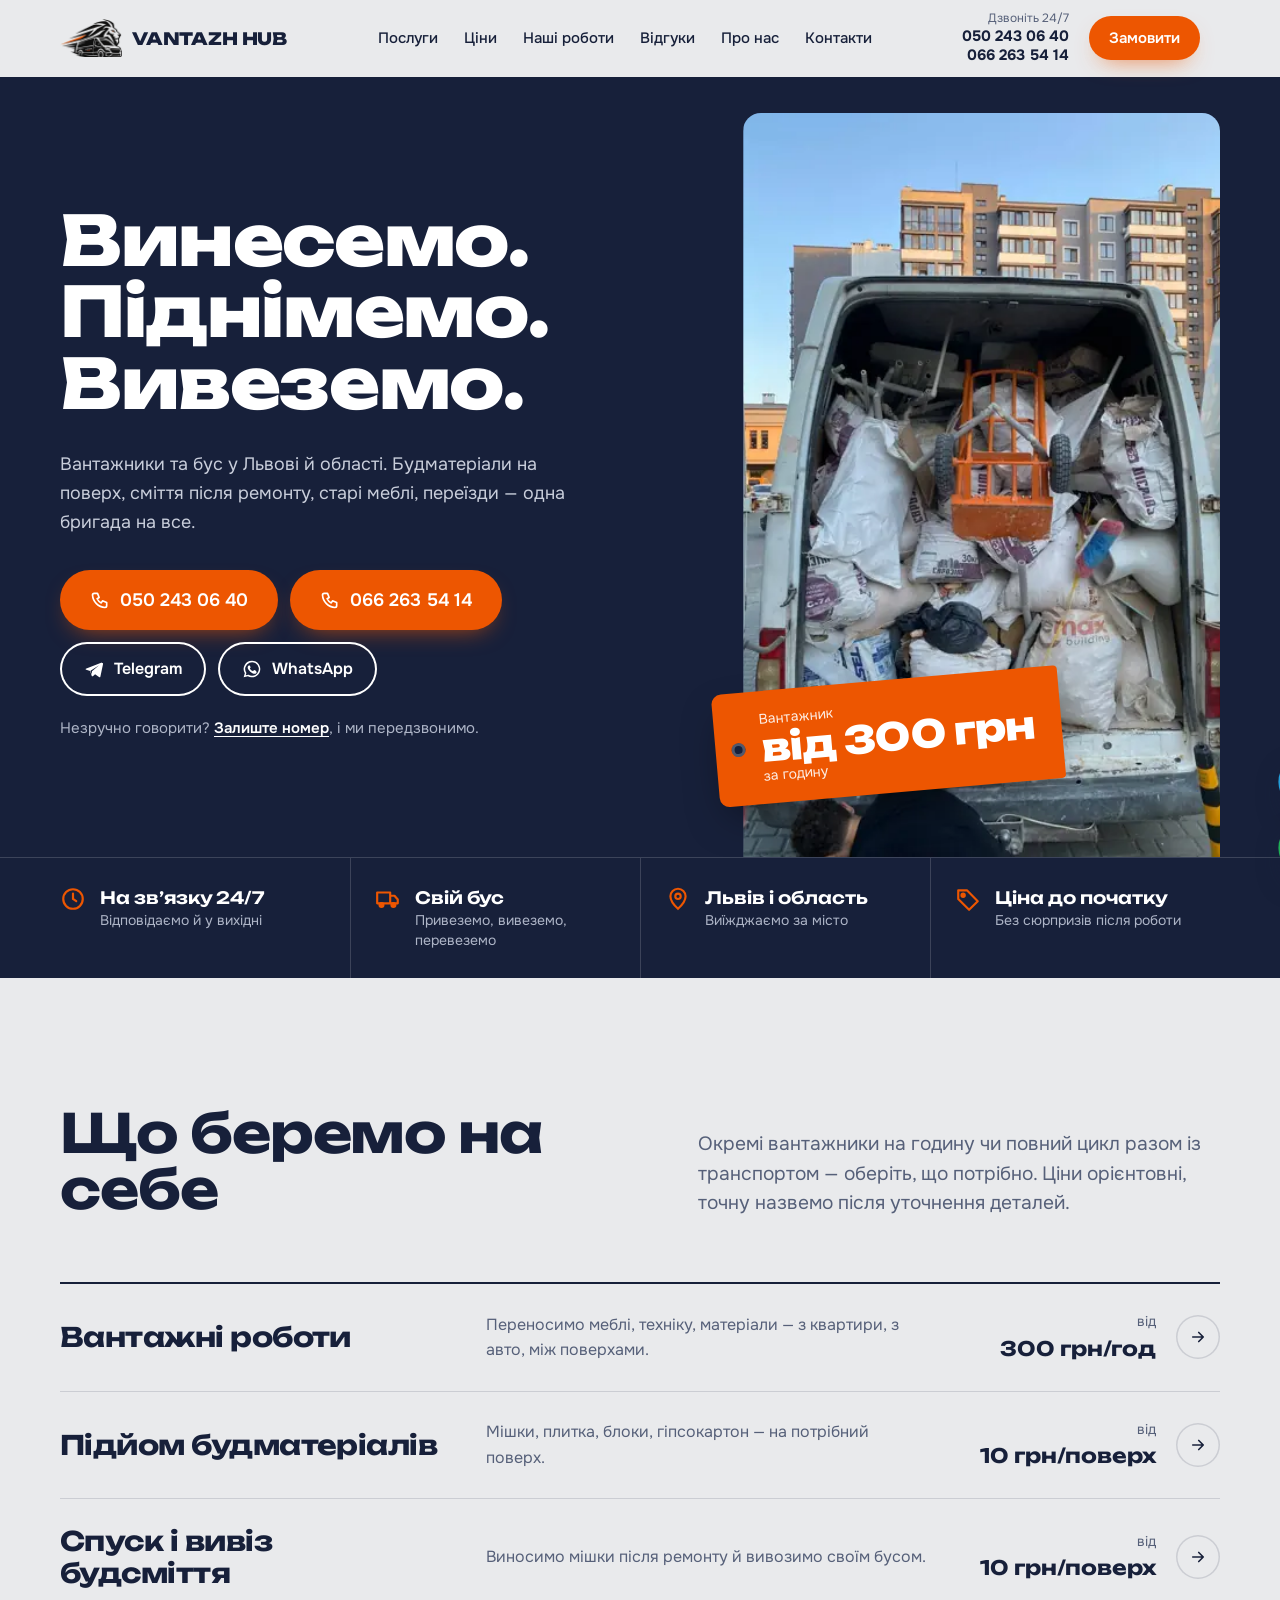
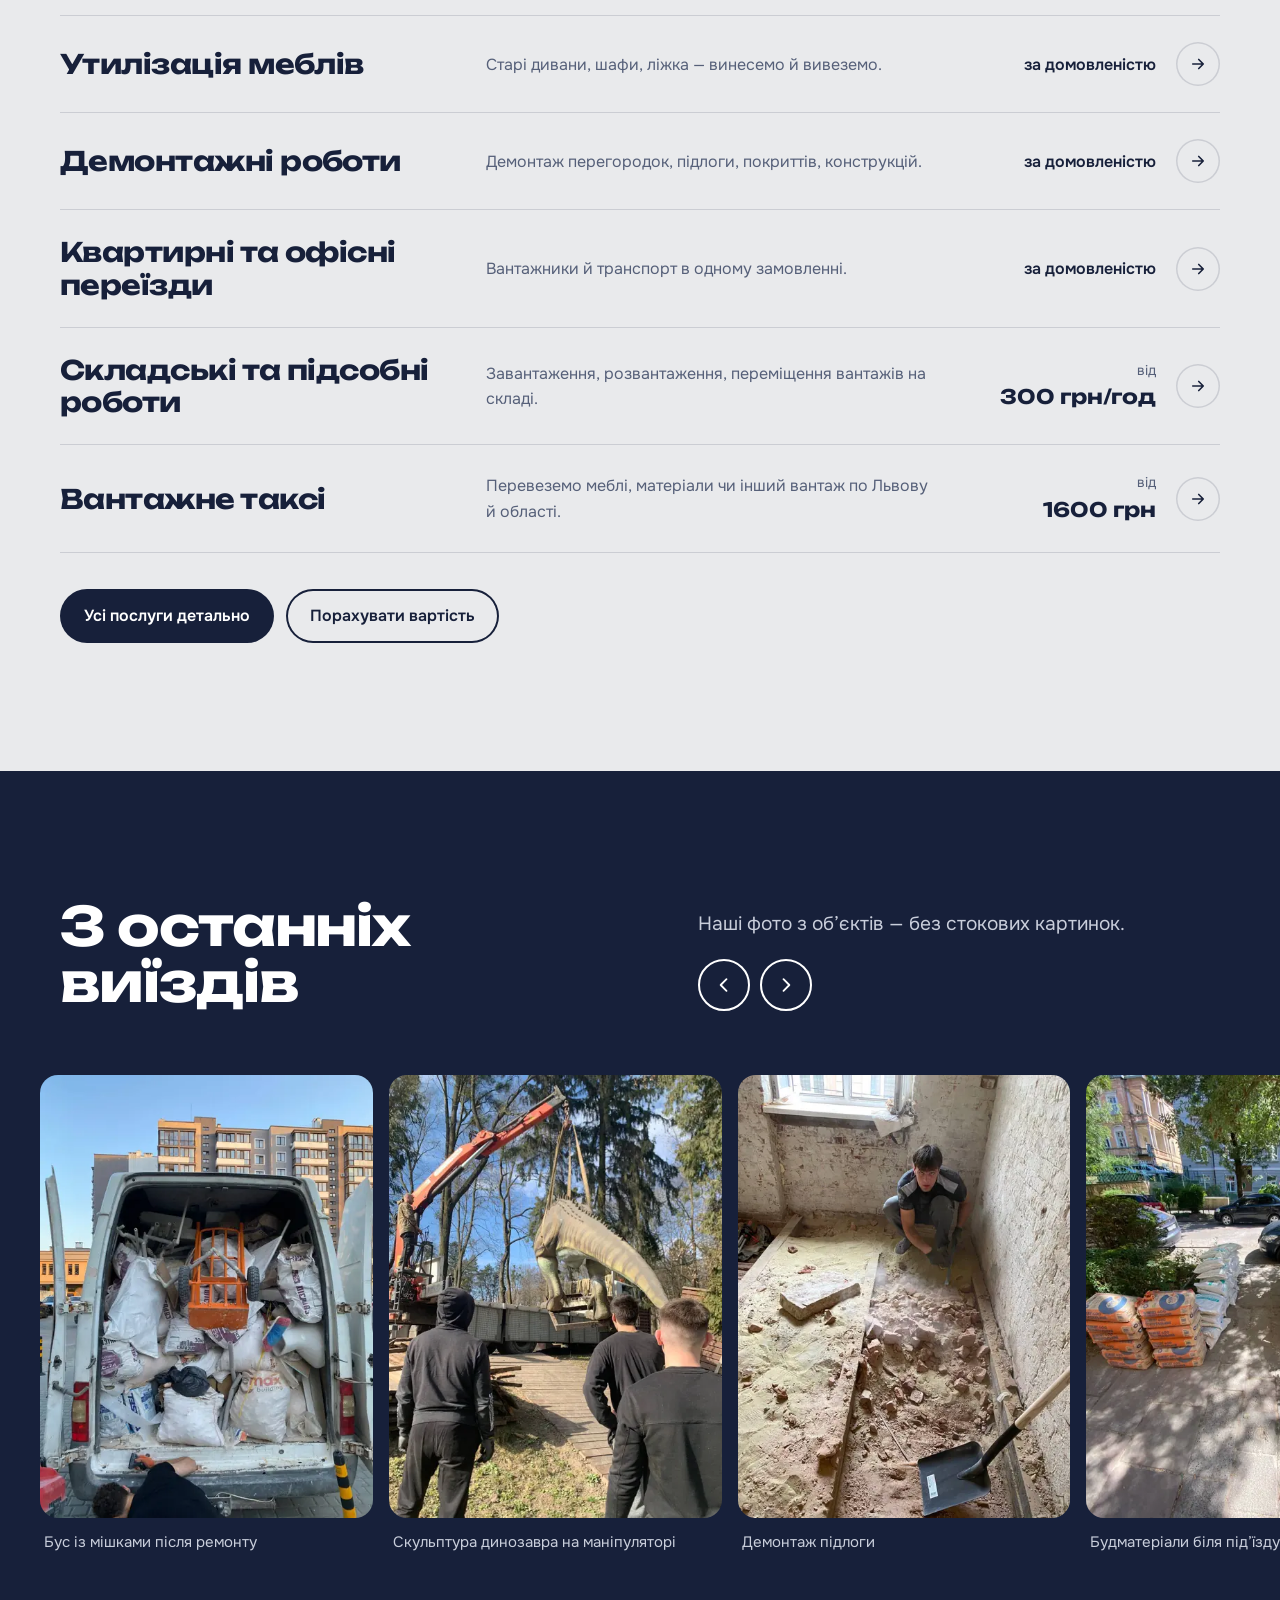
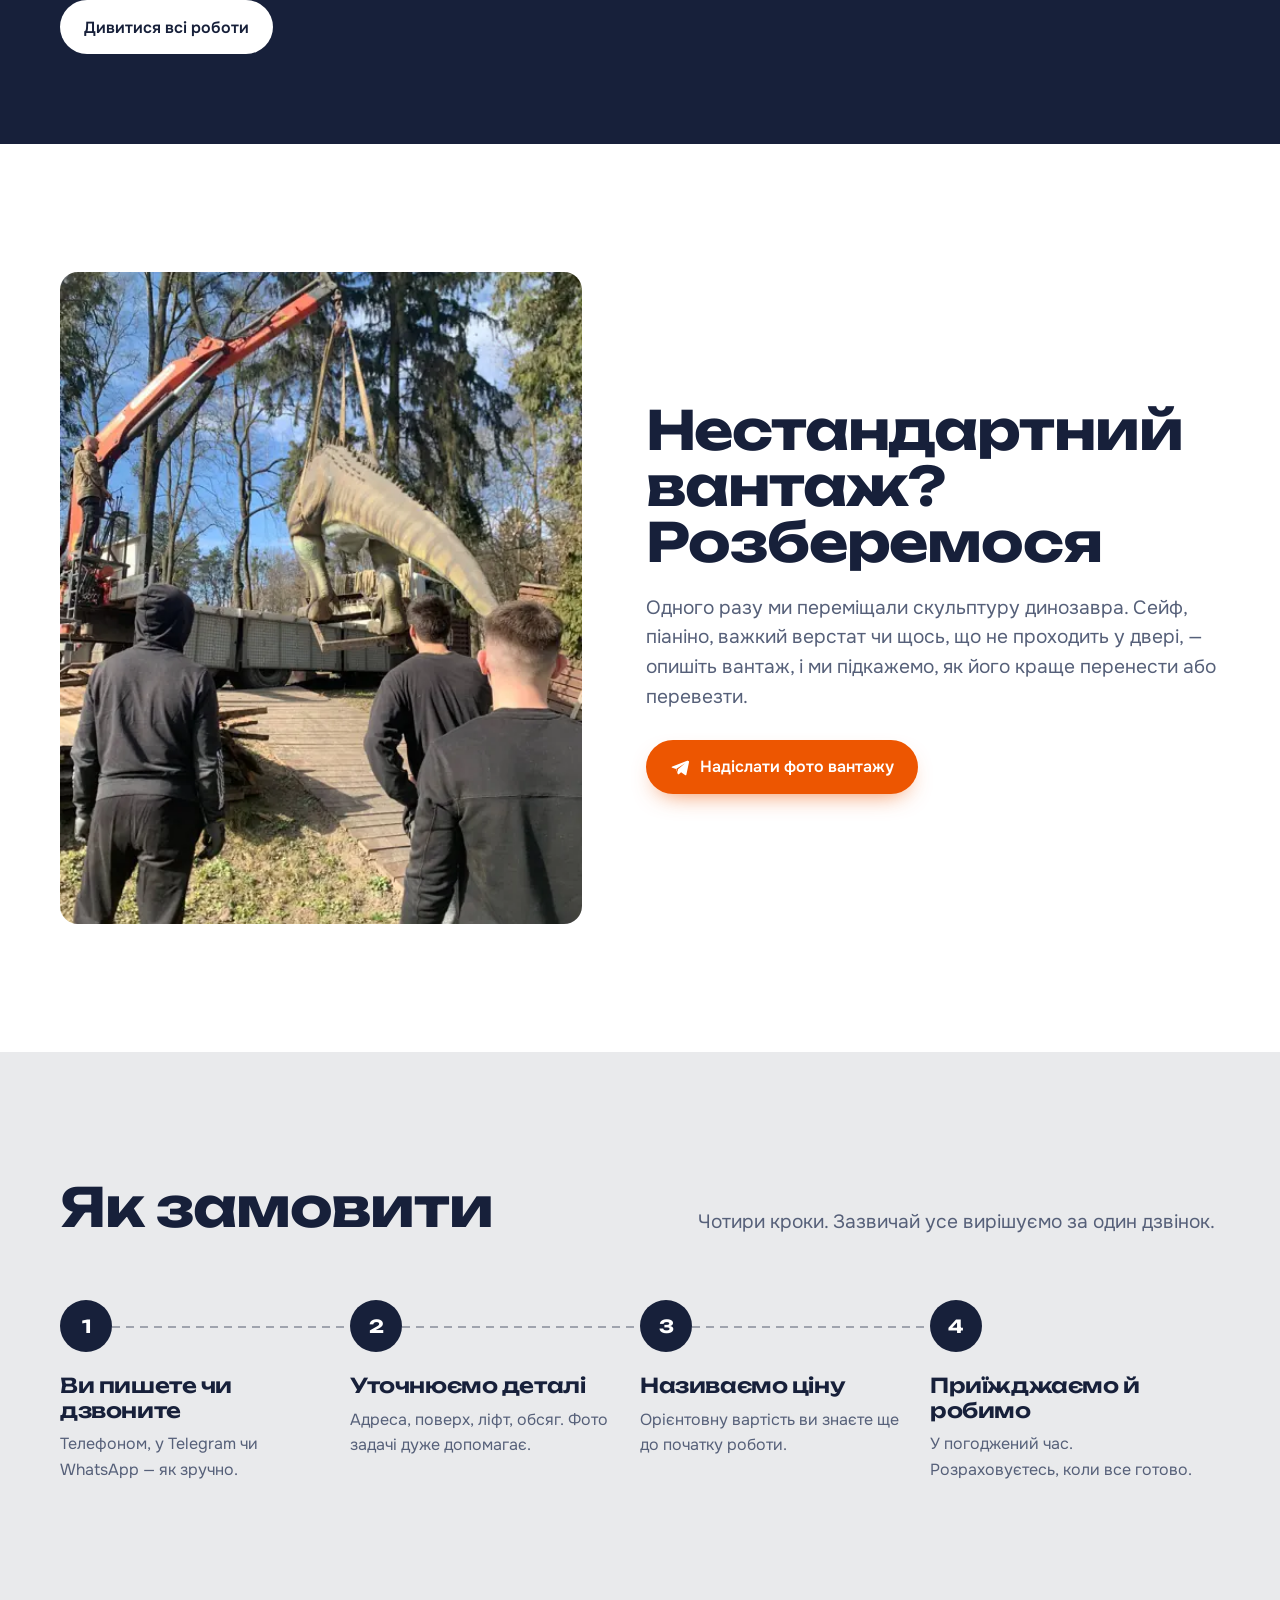
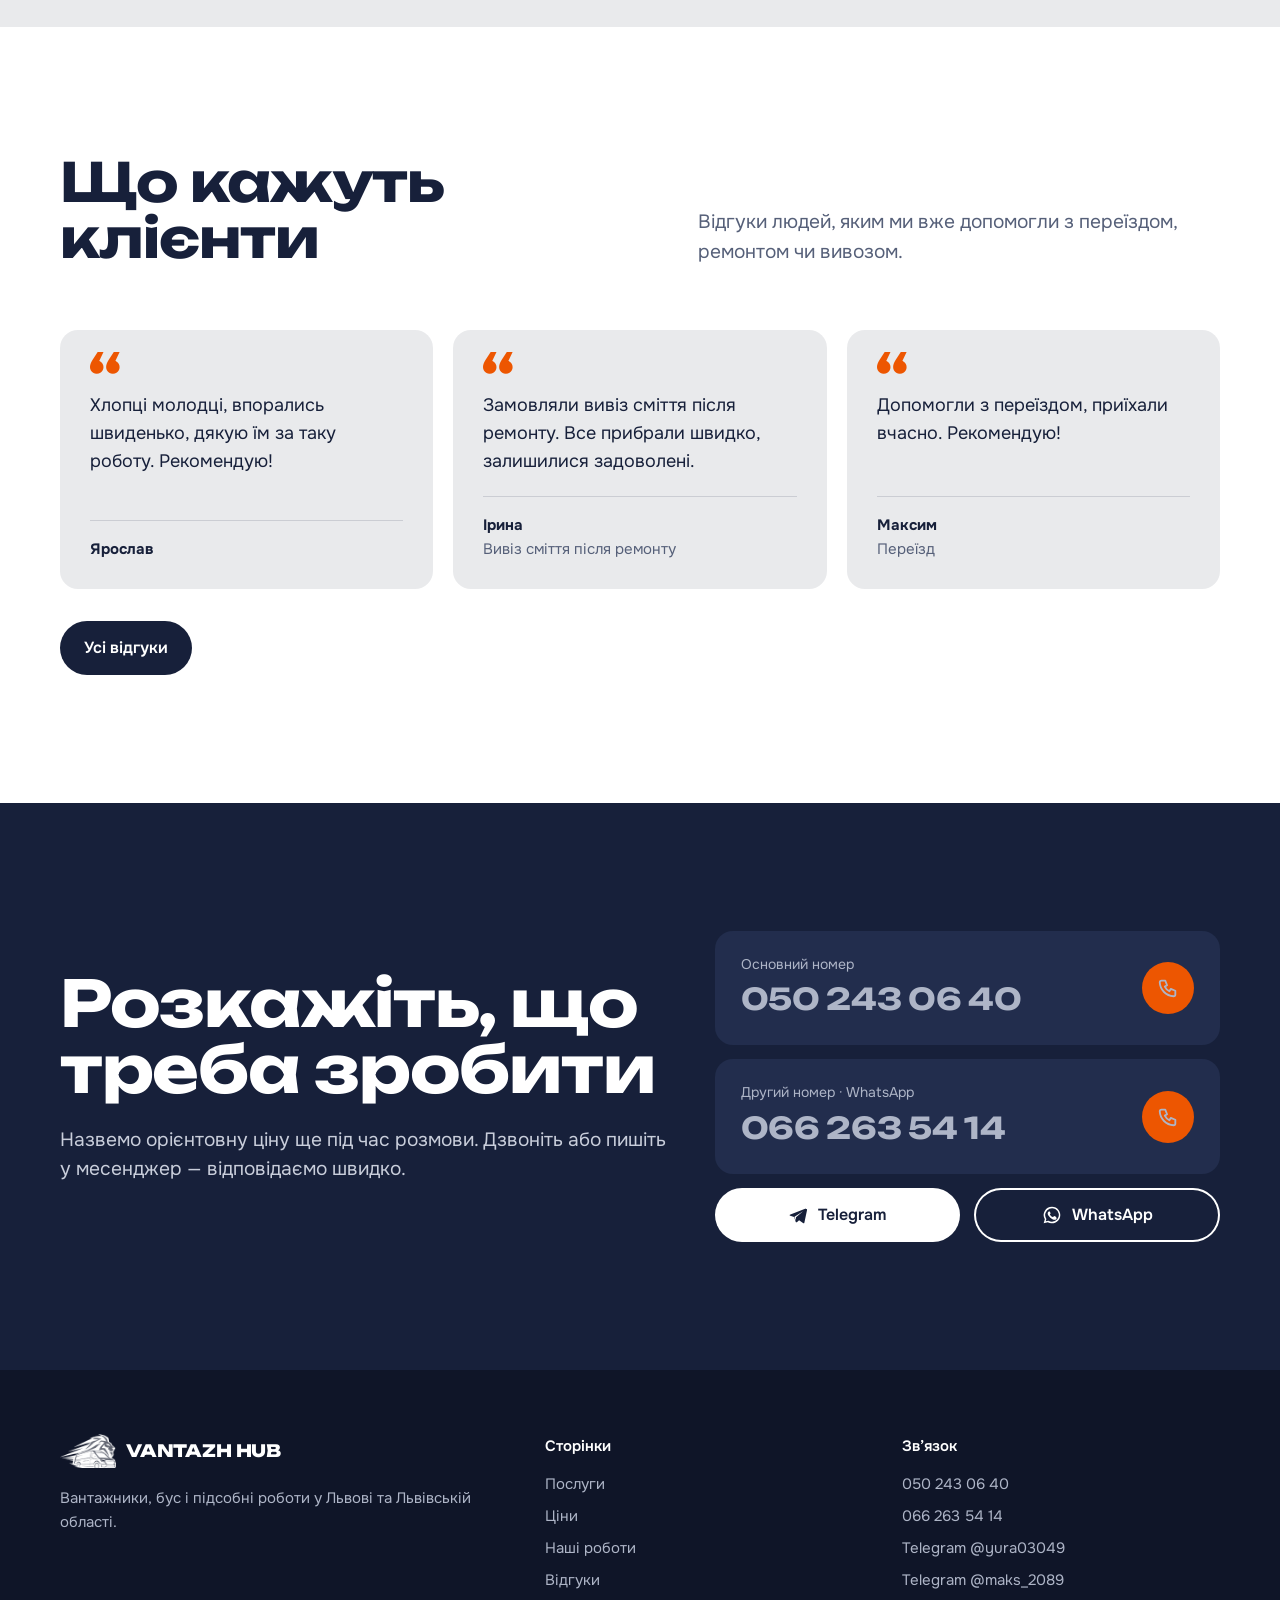
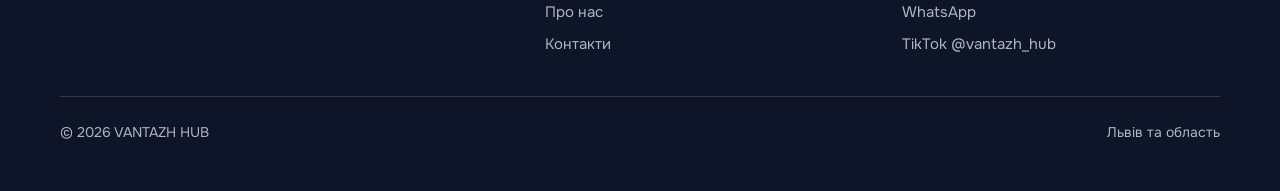
==== commit 3009a634: "Add files via upload" ====
--- a/index.html
+++ b/index.html
@@ -13,17 +13,19 @@
 <meta property="og:title" content="Вантажники у Львові — вивіз сміття, підйом будматеріалів | VANTAZH HUB">
 <meta property="og:description" content="Вантажники та бус у Львові й області: підйом будматеріалів, спуск і вивіз будсміття, утилізація меблів, демонтаж, переїзди, вантажне таксі. Від 300 грн/год. 050 243 06 40.">
 <meta property="og:url" content="https://vantazhhub.lviv.ua/">
-<meta property="og:image" content="https://vantazhhub.lviv.ua/img/og.jpg">
+<meta property="og:image" content="https://vantazhhub.lviv.ua/img/og-logo.png">
+<meta property="og:image:width" content="1200">
+<meta property="og:image:height" content="630">
 <meta name="twitter:card" content="summary_large_image">
 <link rel="icon" type="image/png" href="img/favicon.png">
 <link rel="apple-touch-icon" href="img/favicon.png">
 <link rel="preload" href="assets/fonts/unbounded.woff" as="font" type="font/woff" crossorigin>
 <link rel="preload" href="assets/fonts/onest.woff" as="font" type="font/woff" crossorigin>
-<link rel="stylesheet" href="assets/style.css?v=6">
+<link rel="stylesheet" href="assets/style.css?v=8">
 <script>try{if(sessionStorage.getItem('vh-shutter')==='1'&&!matchMedia('(prefers-reduced-motion: reduce)').matches)document.documentElement.classList.add('arriving')}catch(e){}</script>
 <script async src="https://www.googletagmanager.com/gtag/js?id=G-BR3HJHEDF2"></script>
 <script>window.dataLayer=window.dataLayer||[];function gtag(){dataLayer.push(arguments);}gtag('js',new Date());gtag('config','G-BR3HJHEDF2');</script>
-<script type="application/ld+json">{"@context": "https://schema.org", "@type": "MovingCompany", "name": "VANTAZH HUB", "url": "https://vantazhhub.lviv.ua/", "image": "https://vantazhhub.lviv.ua/img/og.jpg", "logo": "https://vantazhhub.lviv.ua/img/logo.png", "telephone": ["+380502430640", "+380662635414"], "areaServed": [{"@type": "City", "name": "Львів"}, {"@type": "AdministrativeArea", "name": "Львівська область"}], "address": {"@type": "PostalAddress", "addressLocality": "Львів", "addressCountry": "UA"}, "priceRange": "від 300 грн/год", "sameAs": ["https://www.tiktok.com/@vantazh_hub", "https://t.me/yura03049"], "openingHours": "Mo-Su 00:00-23:59"}</script>
+<script type="application/ld+json">{"@context": "https://schema.org", "@type": "MovingCompany", "name": "VANTAZH HUB", "url": "https://vantazhhub.lviv.ua/", "image": "https://vantazhhub.lviv.ua/img/og.jpg", "logo": "https://vantazhhub.lviv.ua/img/logo.png", "telephone": ["+380502430640", "+380662635414"], "areaServed": [{"@type": "City", "name": "Львів"}, {"@type": "AdministrativeArea", "name": "Львівська область"}], "address": {"@type": "PostalAddress", "addressLocality": "Львів", "addressCountry": "UA"}, "priceRange": "від 300 грн/год", "sameAs": ["https://www.tiktok.com/@vantazh_hub", "https://t.me/yura03049", "https://t.me/maks_2089"], "openingHours": "Mo-Su 00:00-23:59"}</script>
 </head>
 <body>
 <div class="shutter" aria-hidden="true"><img src="img/mark.png" alt=""></div>
@@ -35,7 +37,10 @@
     <div class="hdr-act">
       <div class="hdr-call"><small>Дзвоніть 24/7</small><a href="tel:+380502430640">050 243 06 40</a><a href="tel:+380662635414">066 263 54 14</a></div>
       <a class="btn btn-o btn-sm" href="kontakty.html#form">Замовити</a>
-      <a class="hdr-ic" href="tel:+380502430640" aria-label="Подзвонити 050 243 06 40"><svg viewBox="0 0 24 24" fill="none" stroke="currentColor" stroke-width="2" stroke-linecap="round" stroke-linejoin="round" aria-hidden="true"><path d="M5 4h4l2 5-2.5 1.5a11 11 0 0 0 5 5L15 13l5 2v4a2 2 0 0 1-2 2A16 16 0 0 1 3 6a2 2 0 0 1 2-2"/></svg></a>
+      <div class="hdr-callwrap">
+        <button class="hdr-ic" type="button" aria-label="Подзвонити" aria-expanded="false" aria-controls="callpop"><svg viewBox="0 0 24 24" fill="none" stroke="currentColor" stroke-width="2" stroke-linecap="round" stroke-linejoin="round" aria-hidden="true"><path d="M5 4h4l2 5-2.5 1.5a11 11 0 0 0 5 5L15 13l5 2v4a2 2 0 0 1-2 2A16 16 0 0 1 3 6a2 2 0 0 1 2-2"/></svg></button>
+        <div class="callpop" id="callpop" hidden><a href="tel:+380502430640"><svg viewBox="0 0 24 24" fill="none" stroke="currentColor" stroke-width="2" stroke-linecap="round" stroke-linejoin="round" aria-hidden="true"><path d="M5 4h4l2 5-2.5 1.5a11 11 0 0 0 5 5L15 13l5 2v4a2 2 0 0 1-2 2A16 16 0 0 1 3 6a2 2 0 0 1 2-2"/></svg> 050 243 06 40</a><a href="tel:+380662635414"><svg viewBox="0 0 24 24" fill="none" stroke="currentColor" stroke-width="2" stroke-linecap="round" stroke-linejoin="round" aria-hidden="true"><path d="M5 4h4l2 5-2.5 1.5a11 11 0 0 0 5 5L15 13l5 2v4a2 2 0 0 1-2 2A16 16 0 0 1 3 6a2 2 0 0 1 2-2"/></svg> 066 263 54 14</a></div>
+      </div>
     </div>
     <button class="burger" aria-label="Відкрити меню" aria-expanded="false" aria-controls="mnav"><i></i></button>
   </div>
@@ -52,7 +57,10 @@
       <h1><span class="ln"><span>Винесемо.</span></span><span class="ln"><span>Піднімемо.</span></span><span class="ln"><span>Вивеземо.</span></span></h1>
       <p class="hero-sub">Вантажники та бус у Львові й області. Будматеріали на поверх, сміття після ремонту, старі меблі, переїзди — одна бригада на все.</p>
       <div class="hero-act">
-        <a class="btn btn-o btn-lg" href="tel:+380502430640"><svg viewBox="0 0 24 24" fill="none" stroke="currentColor" stroke-width="2" stroke-linecap="round" stroke-linejoin="round" aria-hidden="true"><path d="M5 4h4l2 5-2.5 1.5a11 11 0 0 0 5 5L15 13l5 2v4a2 2 0 0 1-2 2A16 16 0 0 1 3 6a2 2 0 0 1 2-2"/></svg> 050 243 06 40</a>
+        <div class="hero-tel">
+          <a class="btn btn-o btn-lg" href="tel:+380502430640"><svg viewBox="0 0 24 24" fill="none" stroke="currentColor" stroke-width="2" stroke-linecap="round" stroke-linejoin="round" aria-hidden="true"><path d="M5 4h4l2 5-2.5 1.5a11 11 0 0 0 5 5L15 13l5 2v4a2 2 0 0 1-2 2A16 16 0 0 1 3 6a2 2 0 0 1 2-2"/></svg> 050 243 06 40</a>
+          <a class="btn btn-o btn-lg" href="tel:+380662635414"><svg viewBox="0 0 24 24" fill="none" stroke="currentColor" stroke-width="2" stroke-linecap="round" stroke-linejoin="round" aria-hidden="true"><path d="M5 4h4l2 5-2.5 1.5a11 11 0 0 0 5 5L15 13l5 2v4a2 2 0 0 1-2 2A16 16 0 0 1 3 6a2 2 0 0 1 2-2"/></svg> 066 263 54 14</a>
+        </div>
         <div class="hero-msg">
           <a class="btn btn-g" href="https://t.me/yura03049" target="_blank" rel="noopener"><svg viewBox="0 0 24 24" fill="currentColor" aria-hidden="true"><path d="M21.4 4.2 2.9 11.3c-1.3.5-1.2 1.3-.2 1.6l4.7 1.5 1.8 5.6c.2.6.4.8.9.8.4 0 .6-.2.9-.4l2.3-2.2 4.7 3.5c.9.5 1.5.2 1.7-.8l3.1-14.6c.3-1.3-.5-1.9-1.4-1.5ZM9.6 14.6l-.4 4 -1.4-4.6 10.3-6.5-8.5 7.1Z"/></svg> Telegram</a>
           <a class="btn btn-g" href="https://wa.me/380662635414" target="_blank" rel="noopener"><svg viewBox="0 0 24 24" fill="currentColor" aria-hidden="true"><path d="M12 2a10 10 0 0 0-8.6 15.1L2 22l5-1.3A10 10 0 1 0 12 2Zm0 18.2a8.2 8.2 0 0 1-4.2-1.2l-.3-.2-3 .8.8-2.9-.2-.3A8.2 8.2 0 1 1 12 20.2Zm4.5-6.1c-.2-.1-1.5-.7-1.7-.8-.2-.1-.4-.1-.6.1l-.8 1c-.1.2-.3.2-.5.1a6.7 6.7 0 0 1-3.3-2.9c-.3-.4.3-.4.7-1.3.1-.2 0-.3 0-.4l-.8-1.8c-.2-.5-.4-.4-.6-.4h-.5a1 1 0 0 0-.7.3 3 3 0 0 0-.9 2.2 5.2 5.2 0 0 0 1.1 2.8 11.9 11.9 0 0 0 4.6 4c1.7.7 2.3.8 3.2.6.5-.1 1.5-.6 1.7-1.2.2-.6.2-1.1.1-1.2l-.4-.2Z"/></svg> WhatsApp</a>
@@ -134,7 +142,7 @@
     <div><h4>Сторінки</h4><ul><li><a href="posluhy.html">Послуги</a></li><li><a href="tsiny.html">Ціни</a></li><li><a href="roboty.html">Наші роботи</a></li><li><a href="vidguky.html">Відгуки</a></li><li><a href="pro-nas.html">Про нас</a></li><li><a href="kontakty.html">Контакти</a></li></ul></div>
     <div><h4>Зв’язок</h4><ul>
       <li><a href="tel:+380502430640">050 243 06 40</a></li><li><a href="tel:+380662635414">066 263 54 14</a></li>
-      <li><a href="https://t.me/yura03049" target="_blank" rel="noopener">Telegram</a></li><li><a href="https://wa.me/380662635414" target="_blank" rel="noopener">WhatsApp</a></li>
+      <li><a href="https://t.me/yura03049" target="_blank" rel="noopener">Telegram @yura03049</a></li><li><a href="https://t.me/maks_2089" target="_blank" rel="noopener">Telegram @maks_2089</a></li><li><a href="https://wa.me/380662635414" target="_blank" rel="noopener">WhatsApp</a></li>
       <li><a href="https://www.tiktok.com/@vantazh_hub" target="_blank" rel="noopener">TikTok @vantazh_hub</a></li></ul></div>
     <div class="copy"><span>© <span data-year>2026</span> VANTAZH HUB</span><span>Львів та область</span></div>
   </div>
@@ -149,7 +157,7 @@
   <a href="https://wa.me/380662635414" target="_blank" rel="noopener" aria-label="Написати у WhatsApp" data-tip="WhatsApp"><svg viewBox="0 0 24 24" fill="currentColor" aria-hidden="true"><path d="M12 2a10 10 0 0 0-8.6 15.1L2 22l5-1.3A10 10 0 1 0 12 2Zm0 18.2a8.2 8.2 0 0 1-4.2-1.2l-.3-.2-3 .8.8-2.9-.2-.3A8.2 8.2 0 1 1 12 20.2Zm4.5-6.1c-.2-.1-1.5-.7-1.7-.8-.2-.1-.4-.1-.6.1l-.8 1c-.1.2-.3.2-.5.1a6.7 6.7 0 0 1-3.3-2.9c-.3-.4.3-.4.7-1.3.1-.2 0-.3 0-.4l-.8-1.8c-.2-.5-.4-.4-.6-.4h-.5a1 1 0 0 0-.7.3 3 3 0 0 0-.9 2.2 5.2 5.2 0 0 0 1.1 2.8 11.9 11.9 0 0 0 4.6 4c1.7.7 2.3.8 3.2.6.5-.1 1.5-.6 1.7-1.2.2-.6.2-1.1.1-1.2l-.4-.2Z"/></svg></a>
 </div>
 <div class="peek" aria-hidden="true"><img alt=""></div>
-<script src="assets/reviews.js?v=6"></script>
-<script src="assets/main.js?v=6"></script>
+<script src="assets/reviews.js?v=8"></script>
+<script src="assets/main.js?v=8"></script>
 </body>
 </html>
--- a/assets/style.css
+++ b/assets/style.css
@@ -68,7 +68,8 @@
 .hdr-call a{text-decoration:none}
 .hdr-call a:hover{color:var(--orange-ink)}
 .hdr-call small{display:block;font-size:12px;font-weight:400;color:var(--steel);line-height:1.1;margin-bottom:2px}
-.hdr-ic{display:none;flex-shrink:0;width:46px;height:46px;border-radius:50%;background:var(--orange);color:#fff;place-items:center}
+.hdr-callwrap{position:relative}
+.hdr-ic{display:none;border:0;cursor:pointer;flex-shrink:0;width:46px;height:46px;border-radius:50%;background:var(--orange);color:#fff;place-items:center}
 .hdr-ic svg{width:20px;height:20px}
 .burger{display:none;flex-shrink:0;width:46px;height:46px;border:0;border-radius:50%;background:var(--navy);color:#fff;cursor:pointer;place-items:center}
 .burger i{display:block;width:18px;height:2px;background:currentColor;position:relative;transition:transform .3s var(--ease)}
@@ -85,6 +86,13 @@
 .mnav .mnav-phones a{font-family:var(--body);font-size:20px;border:0;padding:0}
 
 @media (max-width:1060px){.nav,.hdr-call,.hdr-act .btn{display:none}.hdr-act{margin-left:auto;gap:8px}.hdr-ic,.burger{display:grid}}
+
+.callpop{position:absolute;right:0;top:calc(100% + 10px);z-index:60;background:var(--paper);border-radius:16px;padding:8px;min-width:230px;box-shadow:0 20px 50px -12px rgba(23,32,58,.45);display:grid;gap:4px}
+.callpop[hidden]{display:none}
+.callpop a{display:flex;align-items:center;gap:12px;padding:12px 14px;border-radius:10px;text-decoration:none;font-weight:700;font-size:17px}
+.callpop a:hover{background:var(--concrete)}
+.callpop svg{width:18px;height:18px;color:var(--orange)}
+@media (min-width:1061px){.callpop{display:none!important}}
 
 /* ---------- buttons ---------- */
 .btn{display:inline-flex;align-items:center;gap:10px;justify-content:center;min-height:54px;padding:0 24px;border-radius:999px;border:0;font-weight:600;font-size:16px;text-decoration:none;cursor:pointer;transition:background .15s,transform .15s,color .15s;white-space:nowrap}
@@ -117,7 +125,8 @@
 .ready .hero h1 .ln:nth-child(2)>span{transition-delay:.1s}
 .ready .hero h1 .ln:nth-child(3)>span{transition-delay:.2s}
 .hero-sub{max-width:44ch;margin:28px 0 34px;font-size:clamp(17px,1.4vw,20px);color:#C9CEDB;opacity:0;transform:translateY(10px);transition:opacity .6s .5s,transform .6s .5s}
-.hero-act{display:flex;flex-wrap:wrap;gap:12px;align-items:center}
+.hero-act{display:grid;gap:12px;justify-items:start}
+.hero-tel{display:flex;flex-wrap:wrap;gap:12px}
 .hero-msg{display:flex;gap:12px}
 .hero-note{margin:20px 0 0;font-size:15px;color:#AEB5C7}
 .hero-note a{color:#fff;font-weight:600;text-underline-offset:3px}
@@ -126,6 +135,8 @@
 .ready .hero-sub,.ready .hero-act,.ready .hero-note{opacity:1;transform:none}
 @media (max-width:860px){
   .hero-act{display:grid;grid-template-columns:1fr}
+  .hero-act{justify-items:stretch}
+  .hero-tel{display:grid;grid-template-columns:1fr}
   .hero-act .btn-lg{width:100%}
   .hero-msg{display:grid;grid-template-columns:1fr 1fr}
   .hero-msg .btn{padding:0 12px}
@@ -209,16 +220,15 @@
 
 /* ---------- reviews ---------- */
 .revs{display:grid;grid-template-columns:repeat(3,1fr);gap:20px}
-.rev{background:var(--paper);border-radius:var(--r-lg);padding:30px;display:flex;flex-direction:column;gap:18px;position:relative}
-.rev q{quotes:none;font-size:18px;line-height:1.55}
-.rev .who{margin-top:auto;display:flex;align-items:center;gap:12px;font-size:15px}
-.rev .av{width:44px;height:44px;border-radius:50%;background:var(--navy);color:#fff;display:grid;place-items:center;font-family:var(--display);font-weight:700}
-.rev .who b{display:block}
-.rev .who span{color:var(--steel)}
-.stars{display:flex;gap:3px;color:var(--orange)}
-.stars svg{width:18px;height:18px}
+.rev{background:var(--paper);border-radius:var(--r-lg);padding:28px 30px;margin:0;display:flex;flex-direction:column;gap:20px;break-inside:avoid}
+.rev blockquote{margin:0;font-size:18px;line-height:1.55;position:relative;padding-top:34px}
+.rev blockquote::before{content:"“";position:absolute;top:-14px;left:-2px;font-family:var(--display);font-size:64px;line-height:1;color:var(--orange)}
+.rev figcaption{margin-top:auto;font-size:15px;border-top:1px solid var(--line);padding-top:16px}
+.rev figcaption b{display:block;font-weight:700}
+.rev figcaption span{color:var(--steel)}
 .white .rev{background:var(--concrete)}
-.sample{position:absolute;top:16px;right:16px;font-size:12px;padding:3px 10px;border-radius:999px;background:#FFE7D6;color:var(--orange-ink);font-weight:600}
+.revs-all{display:block;columns:3 300px;column-gap:20px}
+.revs-all .rev{margin-bottom:20px}
 @media (max-width:960px){.revs{grid-template-columns:1fr 1fr}}
 @media (max-width:640px){.revs{grid-template-columns:1fr}}
 
